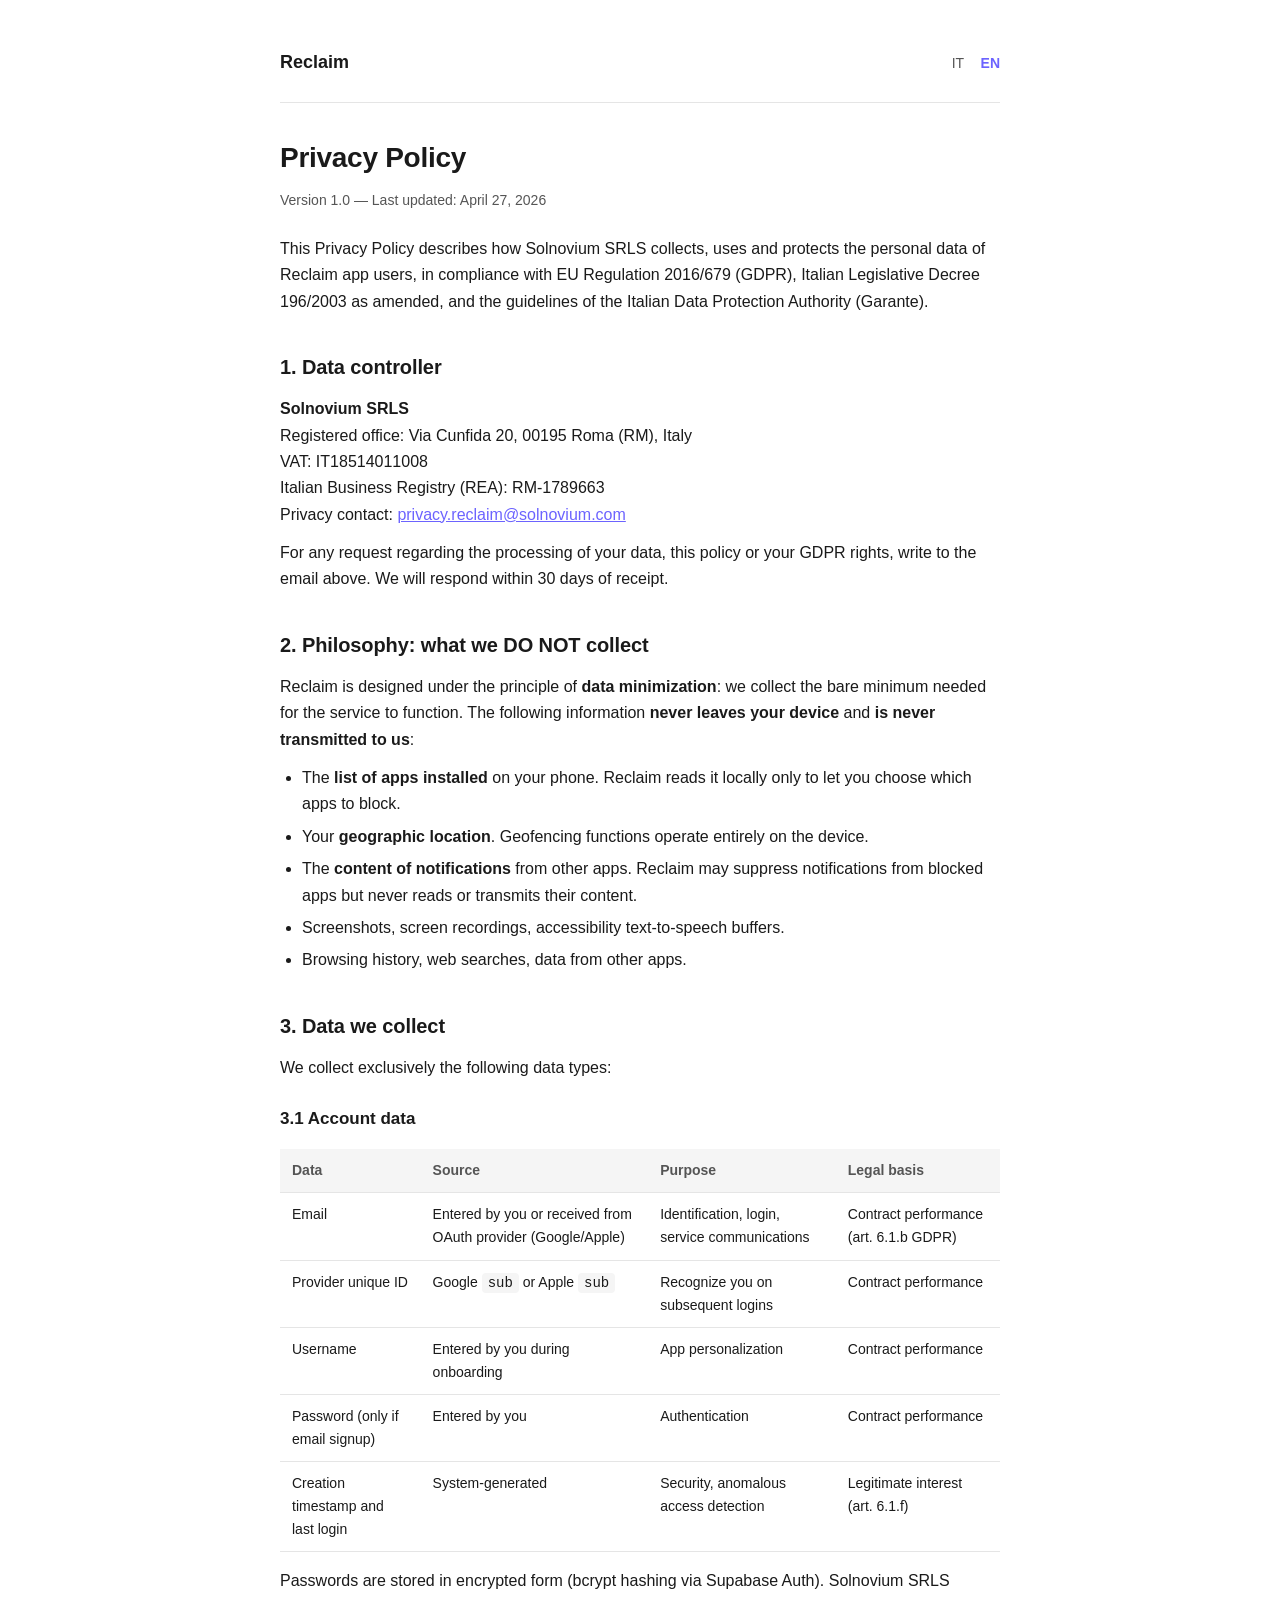
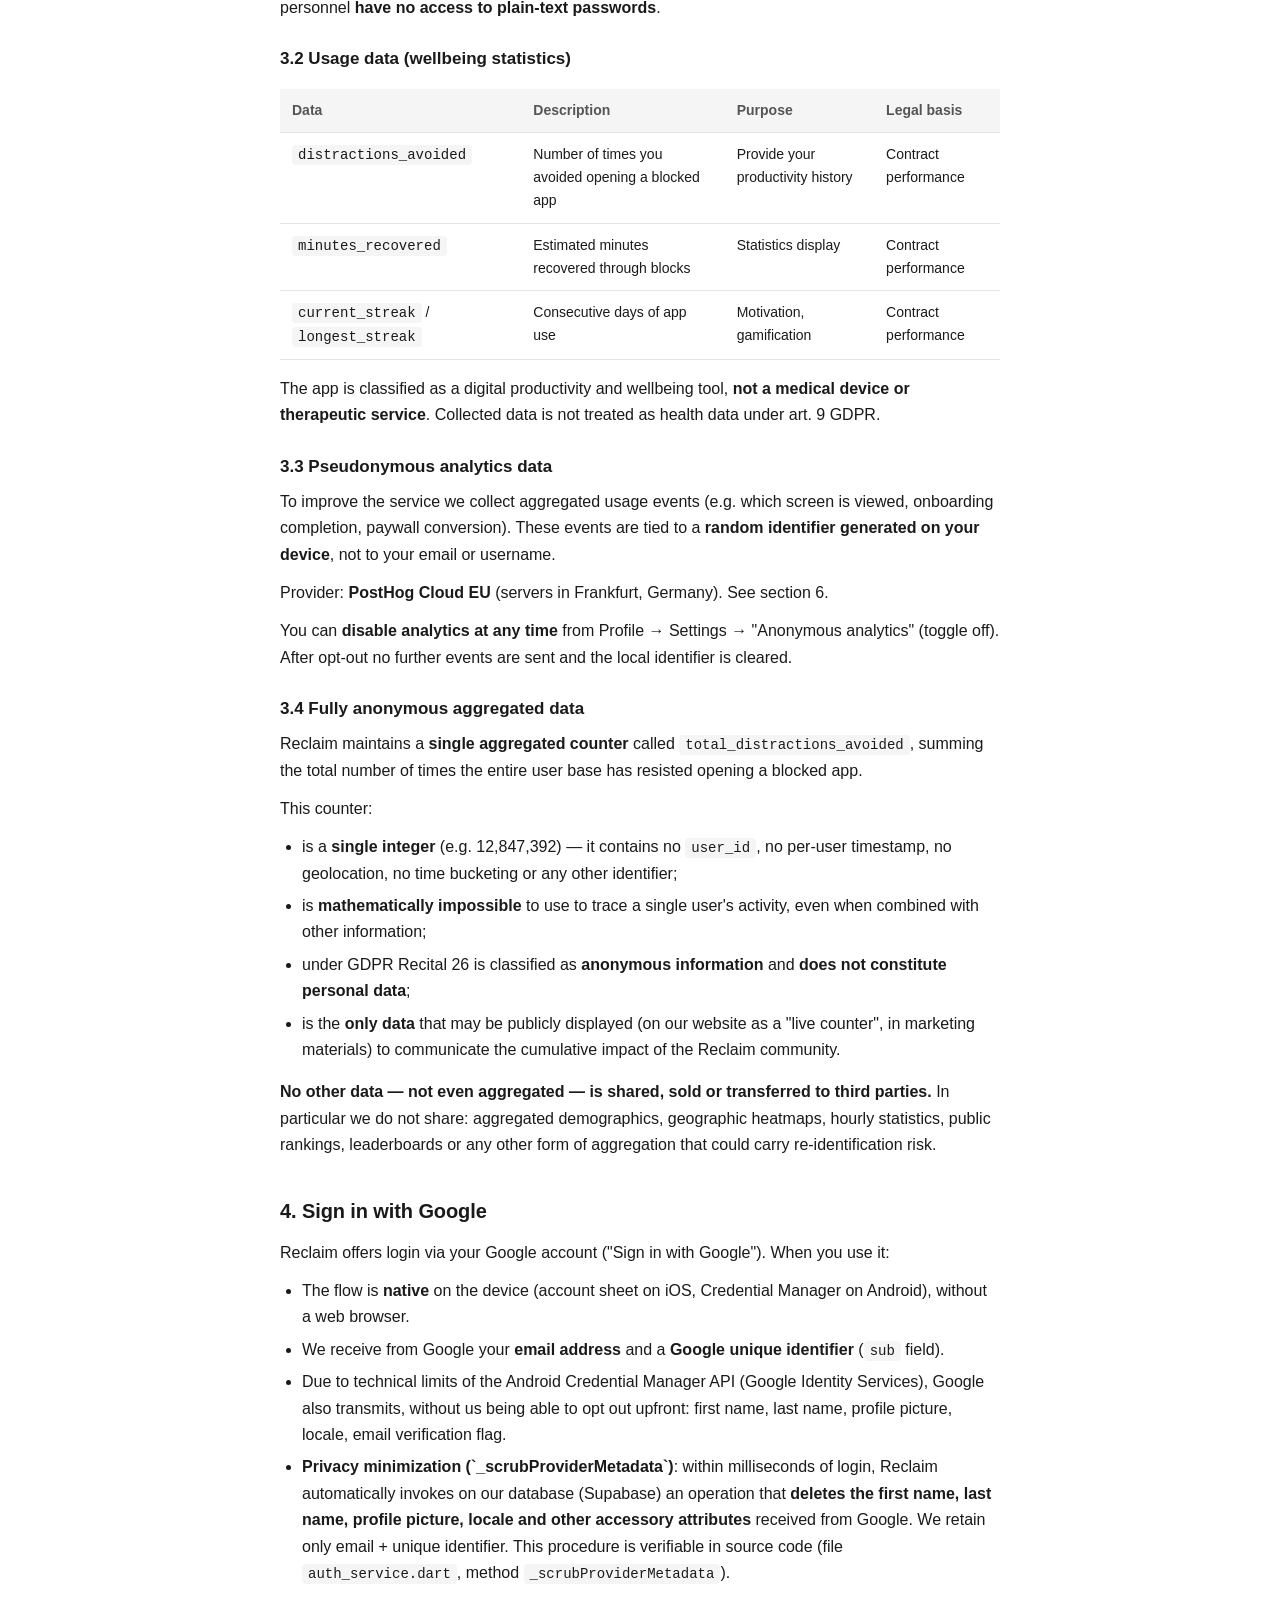
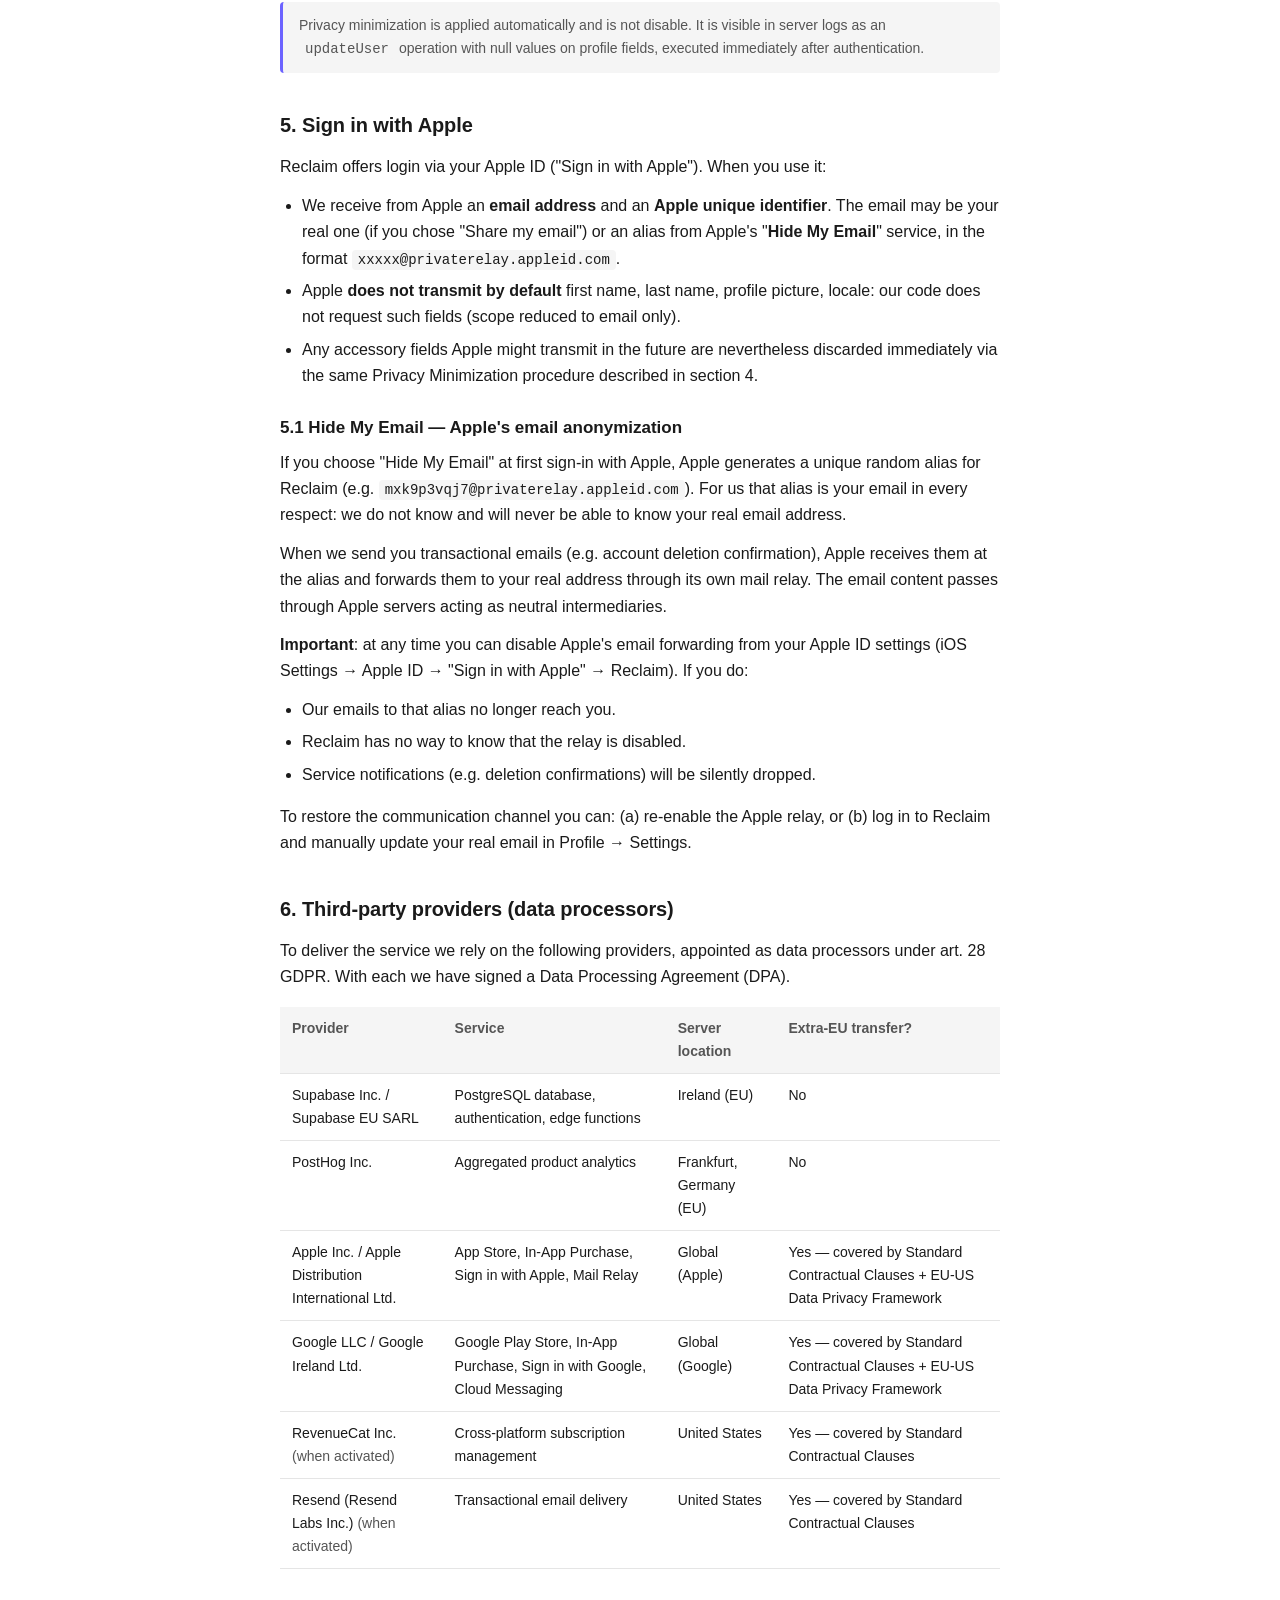
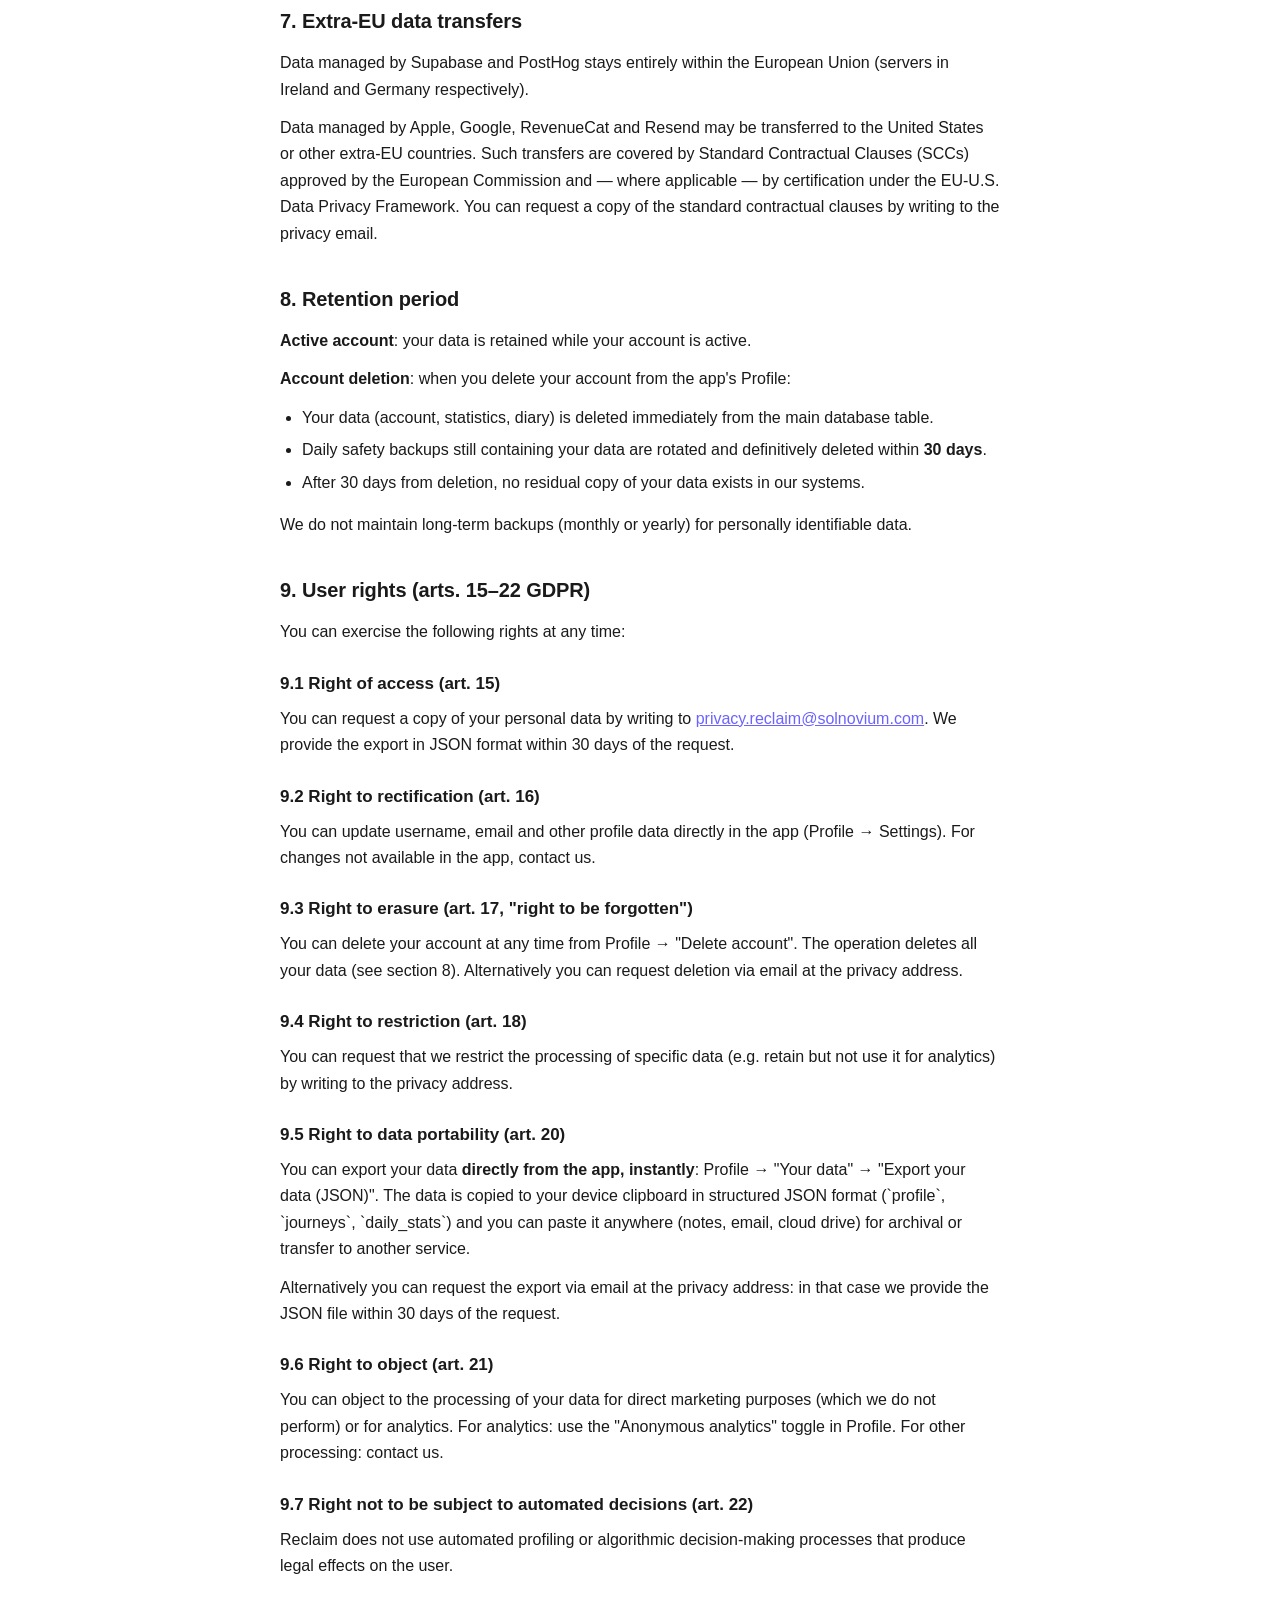
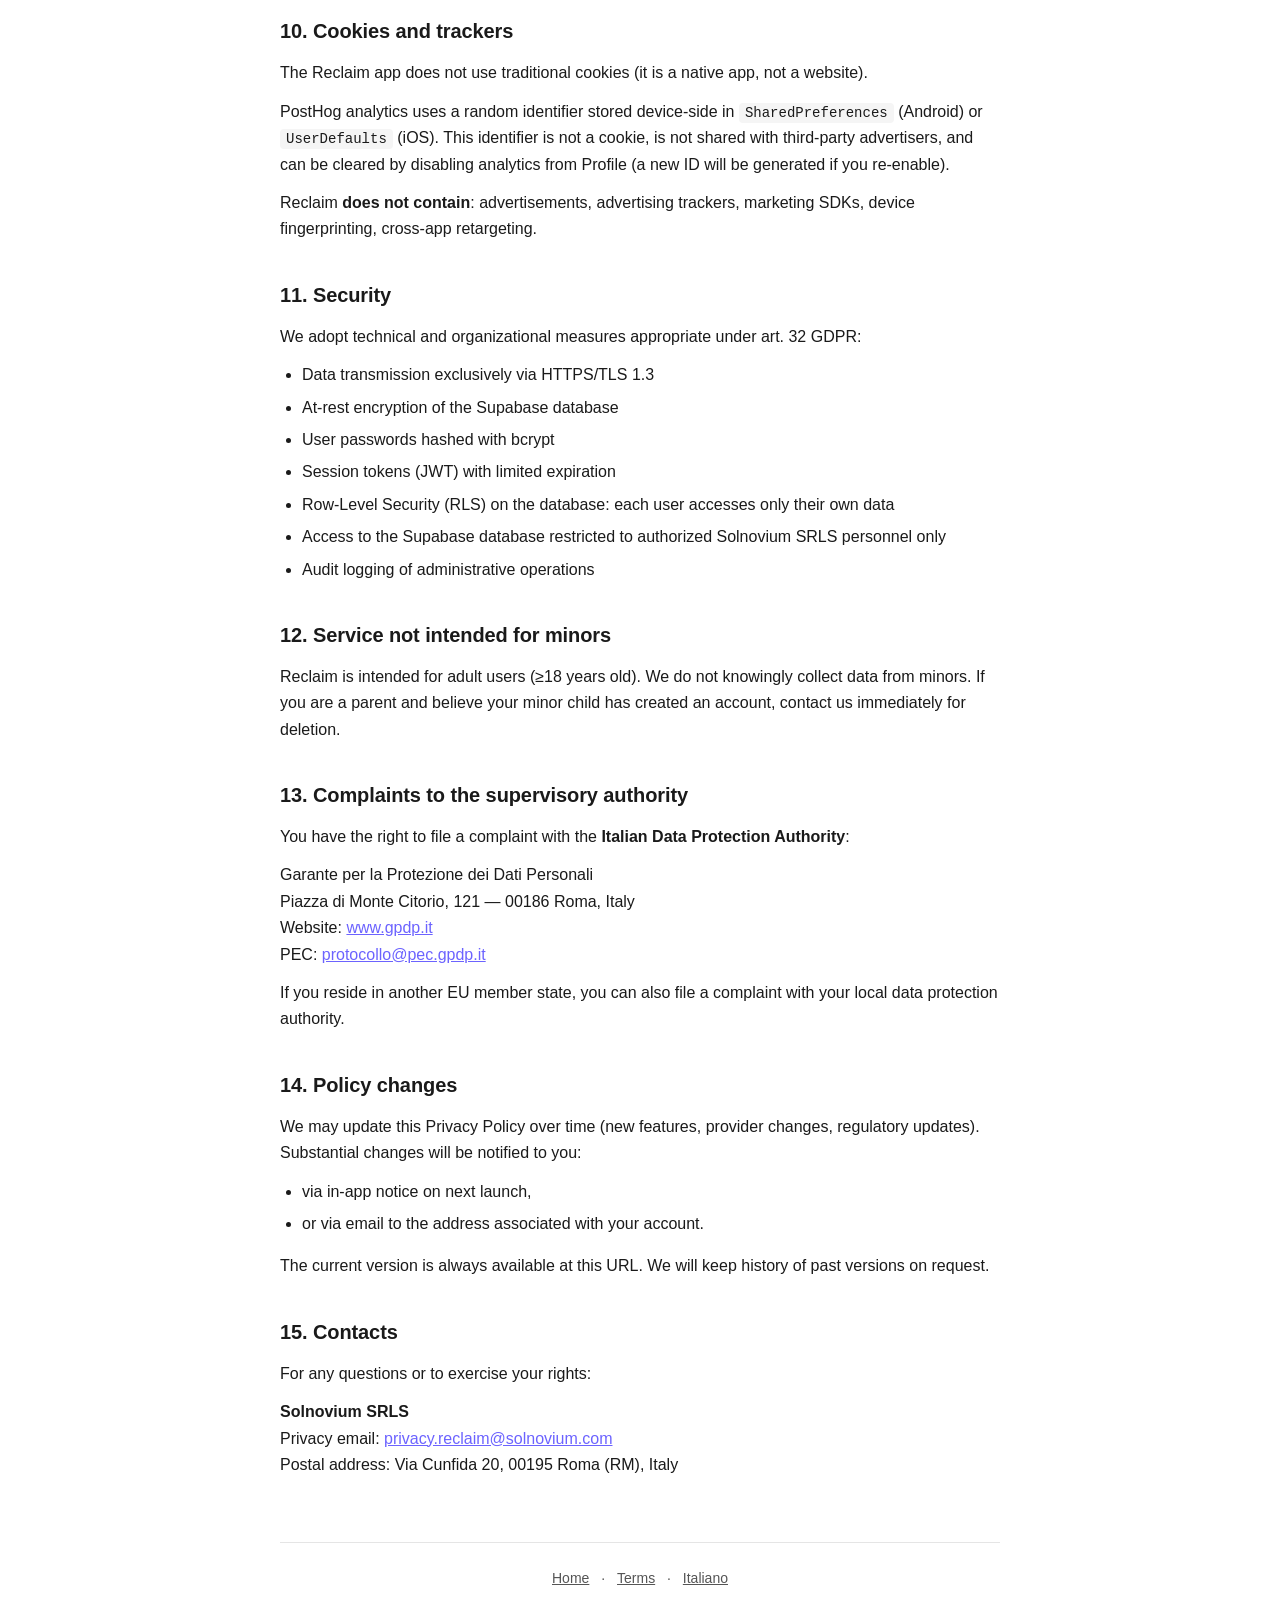
==== privacy.en.html @ 5a696579 "initial commit: Reclaim legal documents (privacy + terms IT/EN)" ====
<!DOCTYPE html>
<html lang="en">
<head>
<meta charset="UTF-8">
<meta name="viewport" content="width=device-width, initial-scale=1">
<title>Privacy Policy — Reclaim</title>
<link rel="stylesheet" href="style.css">
</head>
<body>
<div class="container">
<header class="site">
  <a href="index.en.html" class="brand">Reclaim</a>
  <nav class="lang">
    <a href="privacy.html">IT</a>
    <a href="privacy.en.html" class="active">EN</a>
  </nav>
</header>

<h1>Privacy Policy</h1>
<p class="meta">Version 1.0 — Last updated: April 27, 2026</p>

<p>This Privacy Policy describes how Solnovium SRLS collects, uses and protects the personal data of Reclaim app users, in compliance with EU Regulation 2016/679 (GDPR), Italian Legislative Decree 196/2003 as amended, and the guidelines of the Italian Data Protection Authority (Garante).</p>

<h2>1. Data controller</h2>
<p>
  <strong>Solnovium SRLS</strong><br>
  Registered office: Via Cunfida 20, 00195 Roma (RM), Italy<br>
  VAT: IT18514011008<br>
  Italian Business Registry (REA): RM-1789663<br>
  Privacy contact: <a href="mailto:privacy.reclaim@solnovium.com">privacy.reclaim@solnovium.com</a>
</p>
<p>For any request regarding the processing of your data, this policy or your GDPR rights, write to the email above. We will respond within 30 days of receipt.</p>

<h2>2. Philosophy: what we DO NOT collect</h2>
<p>Reclaim is designed under the principle of <strong>data minimization</strong>: we collect the bare minimum needed for the service to function. The following information <strong>never leaves your device</strong> and <strong>is never transmitted to us</strong>:</p>
<ul>
  <li>The <strong>list of apps installed</strong> on your phone. Reclaim reads it locally only to let you choose which apps to block.</li>
  <li>Your <strong>geographic location</strong>. Geofencing functions operate entirely on the device.</li>
  <li>The <strong>content of notifications</strong> from other apps. Reclaim may suppress notifications from blocked apps but never reads or transmits their content.</li>
  <li>Screenshots, screen recordings, accessibility text-to-speech buffers.</li>
  <li>Browsing history, web searches, data from other apps.</li>
</ul>

<h2>3. Data we collect</h2>
<p>We collect exclusively the following data types:</p>

<h3>3.1 Account data</h3>
<table>
  <tr><th>Data</th><th>Source</th><th>Purpose</th><th>Legal basis</th></tr>
  <tr><td>Email</td><td>Entered by you or received from OAuth provider (Google/Apple)</td><td>Identification, login, service communications</td><td>Contract performance (art. 6.1.b GDPR)</td></tr>
  <tr><td>Provider unique ID</td><td>Google <code>sub</code> or Apple <code>sub</code></td><td>Recognize you on subsequent logins</td><td>Contract performance</td></tr>
  <tr><td>Username</td><td>Entered by you during onboarding</td><td>App personalization</td><td>Contract performance</td></tr>
  <tr><td>Password (only if email signup)</td><td>Entered by you</td><td>Authentication</td><td>Contract performance</td></tr>
  <tr><td>Creation timestamp and last login</td><td>System-generated</td><td>Security, anomalous access detection</td><td>Legitimate interest (art. 6.1.f)</td></tr>
</table>

<p>Passwords are stored in encrypted form (bcrypt hashing via Supabase Auth). Solnovium SRLS personnel <strong>have no access to plain-text passwords</strong>.</p>

<h3>3.2 Usage data (wellbeing statistics)</h3>
<table>
  <tr><th>Data</th><th>Description</th><th>Purpose</th><th>Legal basis</th></tr>
  <tr><td><code>distractions_avoided</code></td><td>Number of times you avoided opening a blocked app</td><td>Provide your productivity history</td><td>Contract performance</td></tr>
  <tr><td><code>minutes_recovered</code></td><td>Estimated minutes recovered through blocks</td><td>Statistics display</td><td>Contract performance</td></tr>
  <tr><td><code>current_streak</code> / <code>longest_streak</code></td><td>Consecutive days of app use</td><td>Motivation, gamification</td><td>Contract performance</td></tr>
</table>

<p>The app is classified as a digital productivity and wellbeing tool, <strong>not a medical device or therapeutic service</strong>. Collected data is not treated as health data under art. 9 GDPR.</p>

<h3>3.3 Pseudonymous analytics data</h3>
<p>To improve the service we collect aggregated usage events (e.g. which screen is viewed, onboarding completion, paywall conversion). These events are tied to a <strong>random identifier generated on your device</strong>, not to your email or username.</p>
<p>Provider: <strong>PostHog Cloud EU</strong> (servers in Frankfurt, Germany). See section 6.</p>
<p>You can <strong>disable analytics at any time</strong> from Profile → Settings → "Anonymous analytics" (toggle off). After opt-out no further events are sent and the local identifier is cleared.</p>

<h3>3.4 Fully anonymous aggregated data</h3>
<p>Reclaim maintains a <strong>single aggregated counter</strong> called <code>total_distractions_avoided</code>, summing the total number of times the entire user base has resisted opening a blocked app.</p>
<p>This counter:</p>
<ul>
  <li>is a <strong>single integer</strong> (e.g. 12,847,392) — it contains no <code>user_id</code>, no per-user timestamp, no geolocation, no time bucketing or any other identifier;</li>
  <li>is <strong>mathematically impossible</strong> to use to trace a single user's activity, even when combined with other information;</li>
  <li>under GDPR Recital 26 is classified as <strong>anonymous information</strong> and <strong>does not constitute personal data</strong>;</li>
  <li>is the <strong>only data</strong> that may be publicly displayed (on our website as a "live counter", in marketing materials) to communicate the cumulative impact of the Reclaim community.</li>
</ul>
<p><strong>No other data — not even aggregated — is shared, sold or transferred to third parties.</strong> In particular we do not share: aggregated demographics, geographic heatmaps, hourly statistics, public rankings, leaderboards or any other form of aggregation that could carry re-identification risk.</p>

<h2>4. Sign in with Google</h2>
<p>Reclaim offers login via your Google account ("Sign in with Google"). When you use it:</p>
<ul>
  <li>The flow is <strong>native</strong> on the device (account sheet on iOS, Credential Manager on Android), without a web browser.</li>
  <li>We receive from Google your <strong>email address</strong> and a <strong>Google unique identifier</strong> (<code>sub</code> field).</li>
  <li>Due to technical limits of the Android Credential Manager API (Google Identity Services), Google also transmits, without us being able to opt out upfront: first name, last name, profile picture, locale, email verification flag.</li>
  <li><strong>Privacy minimization (`_scrubProviderMetadata`)</strong>: within milliseconds of login, Reclaim automatically invokes on our database (Supabase) an operation that <strong>deletes the first name, last name, profile picture, locale and other accessory attributes</strong> received from Google. We retain only email + unique identifier. This procedure is verifiable in source code (file <code>auth_service.dart</code>, method <code>_scrubProviderMetadata</code>).</li>
</ul>

<div class="note">
Privacy minimization is applied automatically and is not disable. It is visible in server logs as an <code>updateUser</code> operation with null values on profile fields, executed immediately after authentication.
</div>

<h2>5. Sign in with Apple</h2>
<p>Reclaim offers login via your Apple ID ("Sign in with Apple"). When you use it:</p>
<ul>
  <li>We receive from Apple an <strong>email address</strong> and an <strong>Apple unique identifier</strong>. The email may be your real one (if you chose "Share my email") or an alias from Apple's "<strong>Hide My Email</strong>" service, in the format <code>xxxxx@privaterelay.appleid.com</code>.</li>
  <li>Apple <strong>does not transmit by default</strong> first name, last name, profile picture, locale: our code does not request such fields (scope reduced to email only).</li>
  <li>Any accessory fields Apple might transmit in the future are nevertheless discarded immediately via the same Privacy Minimization procedure described in section 4.</li>
</ul>

<h3>5.1 Hide My Email — Apple's email anonymization</h3>
<p>If you choose "Hide My Email" at first sign-in with Apple, Apple generates a unique random alias for Reclaim (e.g. <code>mxk9p3vqj7@privaterelay.appleid.com</code>). For us that alias is your email in every respect: we do not know and will never be able to know your real email address.</p>
<p>When we send you transactional emails (e.g. account deletion confirmation), Apple receives them at the alias and forwards them to your real address through its own mail relay. The email content passes through Apple servers acting as neutral intermediaries.</p>
<p><strong>Important</strong>: at any time you can disable Apple's email forwarding from your Apple ID settings (iOS Settings → Apple ID → "Sign in with Apple" → Reclaim). If you do:</p>
<ul>
  <li>Our emails to that alias no longer reach you.</li>
  <li>Reclaim has no way to know that the relay is disabled.</li>
  <li>Service notifications (e.g. deletion confirmations) will be silently dropped.</li>
</ul>
<p>To restore the communication channel you can: (a) re-enable the Apple relay, or (b) log in to Reclaim and manually update your real email in Profile → Settings.</p>

<h2>6. Third-party providers (data processors)</h2>
<p>To deliver the service we rely on the following providers, appointed as data processors under art. 28 GDPR. With each we have signed a Data Processing Agreement (DPA).</p>

<table>
  <tr><th>Provider</th><th>Service</th><th>Server location</th><th>Extra-EU transfer?</th></tr>
  <tr><td>Supabase Inc. / Supabase EU SARL</td><td>PostgreSQL database, authentication, edge functions</td><td>Ireland (EU)</td><td>No</td></tr>
  <tr><td>PostHog Inc.</td><td>Aggregated product analytics</td><td>Frankfurt, Germany (EU)</td><td>No</td></tr>
  <tr><td>Apple Inc. / Apple Distribution International Ltd.</td><td>App Store, In-App Purchase, Sign in with Apple, Mail Relay</td><td>Global (Apple)</td><td>Yes — covered by Standard Contractual Clauses + EU-US Data Privacy Framework</td></tr>
  <tr><td>Google LLC / Google Ireland Ltd.</td><td>Google Play Store, In-App Purchase, Sign in with Google, Cloud Messaging</td><td>Global (Google)</td><td>Yes — covered by Standard Contractual Clauses + EU-US Data Privacy Framework</td></tr>
  <tr><td>RevenueCat Inc. <span class="meta">(when activated)</span></td><td>Cross-platform subscription management</td><td>United States</td><td>Yes — covered by Standard Contractual Clauses</td></tr>
  <tr><td>Resend (Resend Labs Inc.) <span class="meta">(when activated)</span></td><td>Transactional email delivery</td><td>United States</td><td>Yes — covered by Standard Contractual Clauses</td></tr>
</table>

<h2>7. Extra-EU data transfers</h2>
<p>Data managed by Supabase and PostHog stays entirely within the European Union (servers in Ireland and Germany respectively).</p>
<p>Data managed by Apple, Google, RevenueCat and Resend may be transferred to the United States or other extra-EU countries. Such transfers are covered by Standard Contractual Clauses (SCCs) approved by the European Commission and — where applicable — by certification under the EU-U.S. Data Privacy Framework. You can request a copy of the standard contractual clauses by writing to the privacy email.</p>

<h2>8. Retention period</h2>
<p><strong>Active account</strong>: your data is retained while your account is active.</p>
<p><strong>Account deletion</strong>: when you delete your account from the app's Profile:</p>
<ul>
  <li>Your data (account, statistics, diary) is deleted immediately from the main database table.</li>
  <li>Daily safety backups still containing your data are rotated and definitively deleted within <strong>30 days</strong>.</li>
  <li>After 30 days from deletion, no residual copy of your data exists in our systems.</li>
</ul>
<p>We do not maintain long-term backups (monthly or yearly) for personally identifiable data.</p>

<h2>9. User rights (arts. 15–22 GDPR)</h2>
<p>You can exercise the following rights at any time:</p>

<h3>9.1 Right of access (art. 15)</h3>
<p>You can request a copy of your personal data by writing to <a href="mailto:privacy.reclaim@solnovium.com">privacy.reclaim@solnovium.com</a>. We provide the export in JSON format within 30 days of the request.</p>

<h3>9.2 Right to rectification (art. 16)</h3>
<p>You can update username, email and other profile data directly in the app (Profile → Settings). For changes not available in the app, contact us.</p>

<h3>9.3 Right to erasure (art. 17, "right to be forgotten")</h3>
<p>You can delete your account at any time from Profile → "Delete account". The operation deletes all your data (see section 8). Alternatively you can request deletion via email at the privacy address.</p>

<h3>9.4 Right to restriction (art. 18)</h3>
<p>You can request that we restrict the processing of specific data (e.g. retain but not use it for analytics) by writing to the privacy address.</p>

<h3>9.5 Right to data portability (art. 20)</h3>
<p>You can export your data <strong>directly from the app, instantly</strong>: Profile → "Your data" → "Export your data (JSON)". The data is copied to your device clipboard in structured JSON format (`profile`, `journeys`, `daily_stats`) and you can paste it anywhere (notes, email, cloud drive) for archival or transfer to another service.</p>
<p>Alternatively you can request the export via email at the privacy address: in that case we provide the JSON file within 30 days of the request.</p>

<h3>9.6 Right to object (art. 21)</h3>
<p>You can object to the processing of your data for direct marketing purposes (which we do not perform) or for analytics. For analytics: use the "Anonymous analytics" toggle in Profile. For other processing: contact us.</p>

<h3>9.7 Right not to be subject to automated decisions (art. 22)</h3>
<p>Reclaim does not use automated profiling or algorithmic decision-making processes that produce legal effects on the user.</p>

<h2>10. Cookies and trackers</h2>
<p>The Reclaim app does not use traditional cookies (it is a native app, not a website).</p>
<p>PostHog analytics uses a random identifier stored device-side in <code>SharedPreferences</code> (Android) or <code>UserDefaults</code> (iOS). This identifier is not a cookie, is not shared with third-party advertisers, and can be cleared by disabling analytics from Profile (a new ID will be generated if you re-enable).</p>
<p>Reclaim <strong>does not contain</strong>: advertisements, advertising trackers, marketing SDKs, device fingerprinting, cross-app retargeting.</p>

<h2>11. Security</h2>
<p>We adopt technical and organizational measures appropriate under art. 32 GDPR:</p>
<ul>
  <li>Data transmission exclusively via HTTPS/TLS 1.3</li>
  <li>At-rest encryption of the Supabase database</li>
  <li>User passwords hashed with bcrypt</li>
  <li>Session tokens (JWT) with limited expiration</li>
  <li>Row-Level Security (RLS) on the database: each user accesses only their own data</li>
  <li>Access to the Supabase database restricted to authorized Solnovium SRLS personnel only</li>
  <li>Audit logging of administrative operations</li>
</ul>

<h2>12. Service not intended for minors</h2>
<p>Reclaim is intended for adult users (≥18 years old). We do not knowingly collect data from minors. If you are a parent and believe your minor child has created an account, contact us immediately for deletion.</p>

<h2>13. Complaints to the supervisory authority</h2>
<p>You have the right to file a complaint with the <strong>Italian Data Protection Authority</strong>:</p>
<p>
  Garante per la Protezione dei Dati Personali<br>
  Piazza di Monte Citorio, 121 — 00186 Roma, Italy<br>
  Website: <a href="https://www.gpdp.it" target="_blank" rel="noopener">www.gpdp.it</a><br>
  PEC: <a href="mailto:protocollo@pec.gpdp.it">protocollo@pec.gpdp.it</a>
</p>
<p>If you reside in another EU member state, you can also file a complaint with your local data protection authority.</p>

<h2>14. Policy changes</h2>
<p>We may update this Privacy Policy over time (new features, provider changes, regulatory updates). Substantial changes will be notified to you:</p>
<ul>
  <li>via in-app notice on next launch,</li>
  <li>or via email to the address associated with your account.</li>
</ul>
<p>The current version is always available at this URL. We will keep history of past versions on request.</p>

<h2>15. Contacts</h2>
<p>For any questions or to exercise your rights:</p>
<p>
  <strong>Solnovium SRLS</strong><br>
  Privacy email: <a href="mailto:privacy.reclaim@solnovium.com">privacy.reclaim@solnovium.com</a><br>
  Postal address: Via Cunfida 20, 00195 Roma (RM), Italy
</p>

<footer class="site">
  <a href="index.en.html">Home</a> ·
  <a href="terms.en.html">Terms</a> ·
  <a href="privacy.html">Italiano</a>
</footer>
</div>
</body>
</html>
---- style.css ----
:root {
  --bg: #ffffff;
  --fg: #1a1a1a;
  --muted: #555;
  --accent: #6C63FF;
  --border: #e5e5e5;
  --code-bg: #f5f5f5;
}
@media (prefers-color-scheme: dark) {
  :root {
    --bg: #0f0f10;
    --fg: #e8e8ea;
    --muted: #9a9a9f;
    --accent: #8b86ff;
    --border: #2a2a2d;
    --code-bg: #1a1a1c;
  }
}
* { box-sizing: border-box; }
html { scroll-behavior: smooth; }
body {
  margin: 0;
  font-family: -apple-system, BlinkMacSystemFont, "Segoe UI", "SF Pro Text",
    "Helvetica Neue", Arial, sans-serif;
  font-size: 16px;
  line-height: 1.65;
  color: var(--fg);
  background: var(--bg);
  -webkit-font-smoothing: antialiased;
}
.container {
  max-width: 760px;
  margin: 0 auto;
  padding: 32px 20px 80px;
}
header.site {
  display: flex;
  justify-content: space-between;
  align-items: center;
  padding: 16px 0 24px;
  border-bottom: 1px solid var(--border);
  margin-bottom: 32px;
}
header.site .brand {
  font-weight: 700;
  font-size: 18px;
  color: var(--fg);
  text-decoration: none;
}
header.site .lang a {
  color: var(--muted);
  text-decoration: none;
  font-size: 14px;
  margin-left: 12px;
}
header.site .lang a.active {
  color: var(--accent);
  font-weight: 600;
}
h1 {
  font-size: 28px;
  margin: 0 0 8px;
  letter-spacing: -0.01em;
}
h2 {
  font-size: 20px;
  margin: 36px 0 12px;
  letter-spacing: -0.005em;
}
h3 {
  font-size: 17px;
  margin: 24px 0 8px;
  font-weight: 600;
}
.meta {
  color: var(--muted);
  font-size: 14px;
  margin-bottom: 24px;
}
p { margin: 0 0 12px; }
ul, ol { margin: 0 0 16px; padding-left: 22px; }
li { margin-bottom: 6px; }
a { color: var(--accent); text-decoration: underline; }
a:hover { text-decoration: none; }
strong { font-weight: 600; }
table {
  width: 100%;
  border-collapse: collapse;
  margin: 16px 0;
  font-size: 14px;
}
th, td {
  text-align: left;
  padding: 10px 12px;
  border-bottom: 1px solid var(--border);
  vertical-align: top;
}
th {
  font-weight: 600;
  color: var(--muted);
  background: var(--code-bg);
}
code {
  font-family: "SF Mono", Menlo, Consolas, monospace;
  font-size: 14px;
  background: var(--code-bg);
  padding: 2px 6px;
  border-radius: 4px;
}
.note {
  background: var(--code-bg);
  padding: 12px 16px;
  border-left: 3px solid var(--accent);
  border-radius: 4px;
  margin: 16px 0;
  font-size: 14px;
  color: var(--muted);
}
footer.site {
  margin-top: 64px;
  padding-top: 24px;
  border-top: 1px solid var(--border);
  font-size: 14px;
  color: var(--muted);
  text-align: center;
}
footer.site a { color: var(--muted); margin: 0 8px; }
@media (max-width: 480px) {
  body { font-size: 15px; }
  h1 { font-size: 24px; }
  h2 { font-size: 18px; }
  .container { padding: 24px 16px 60px; }
}
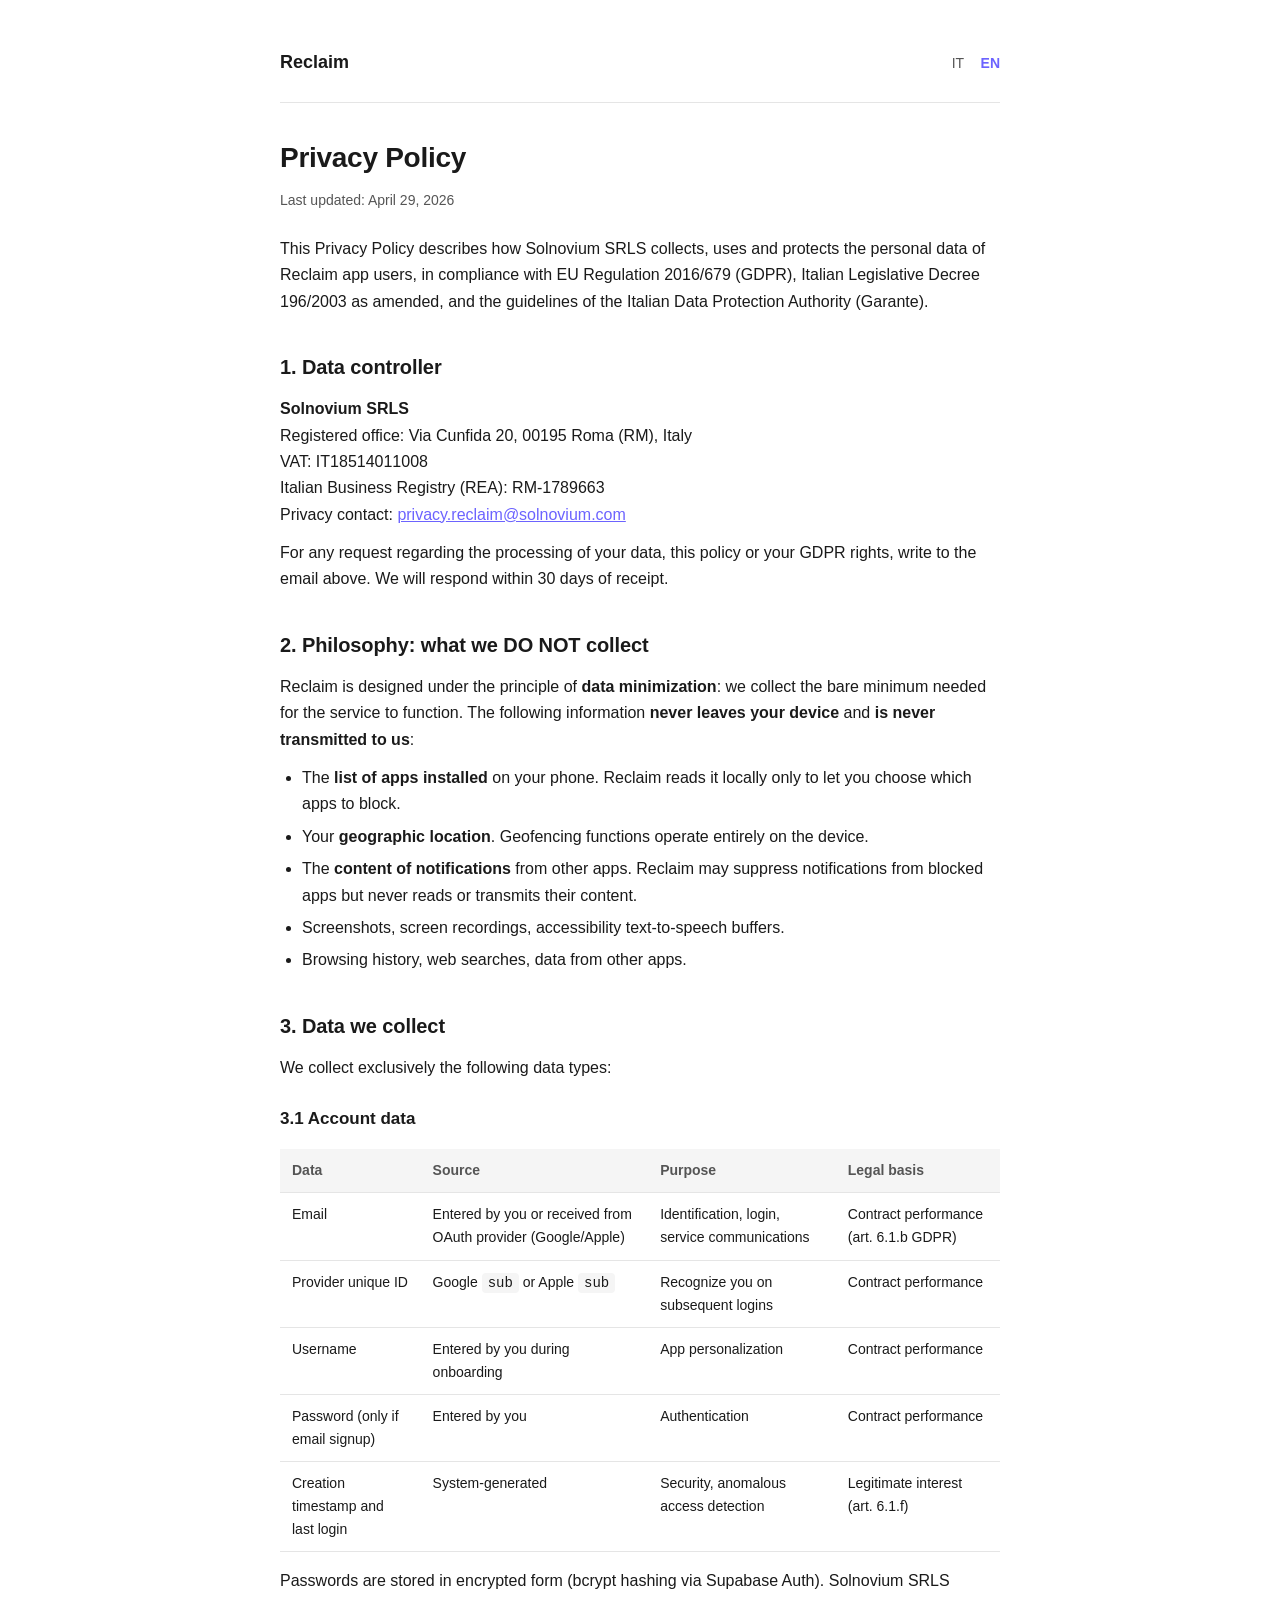
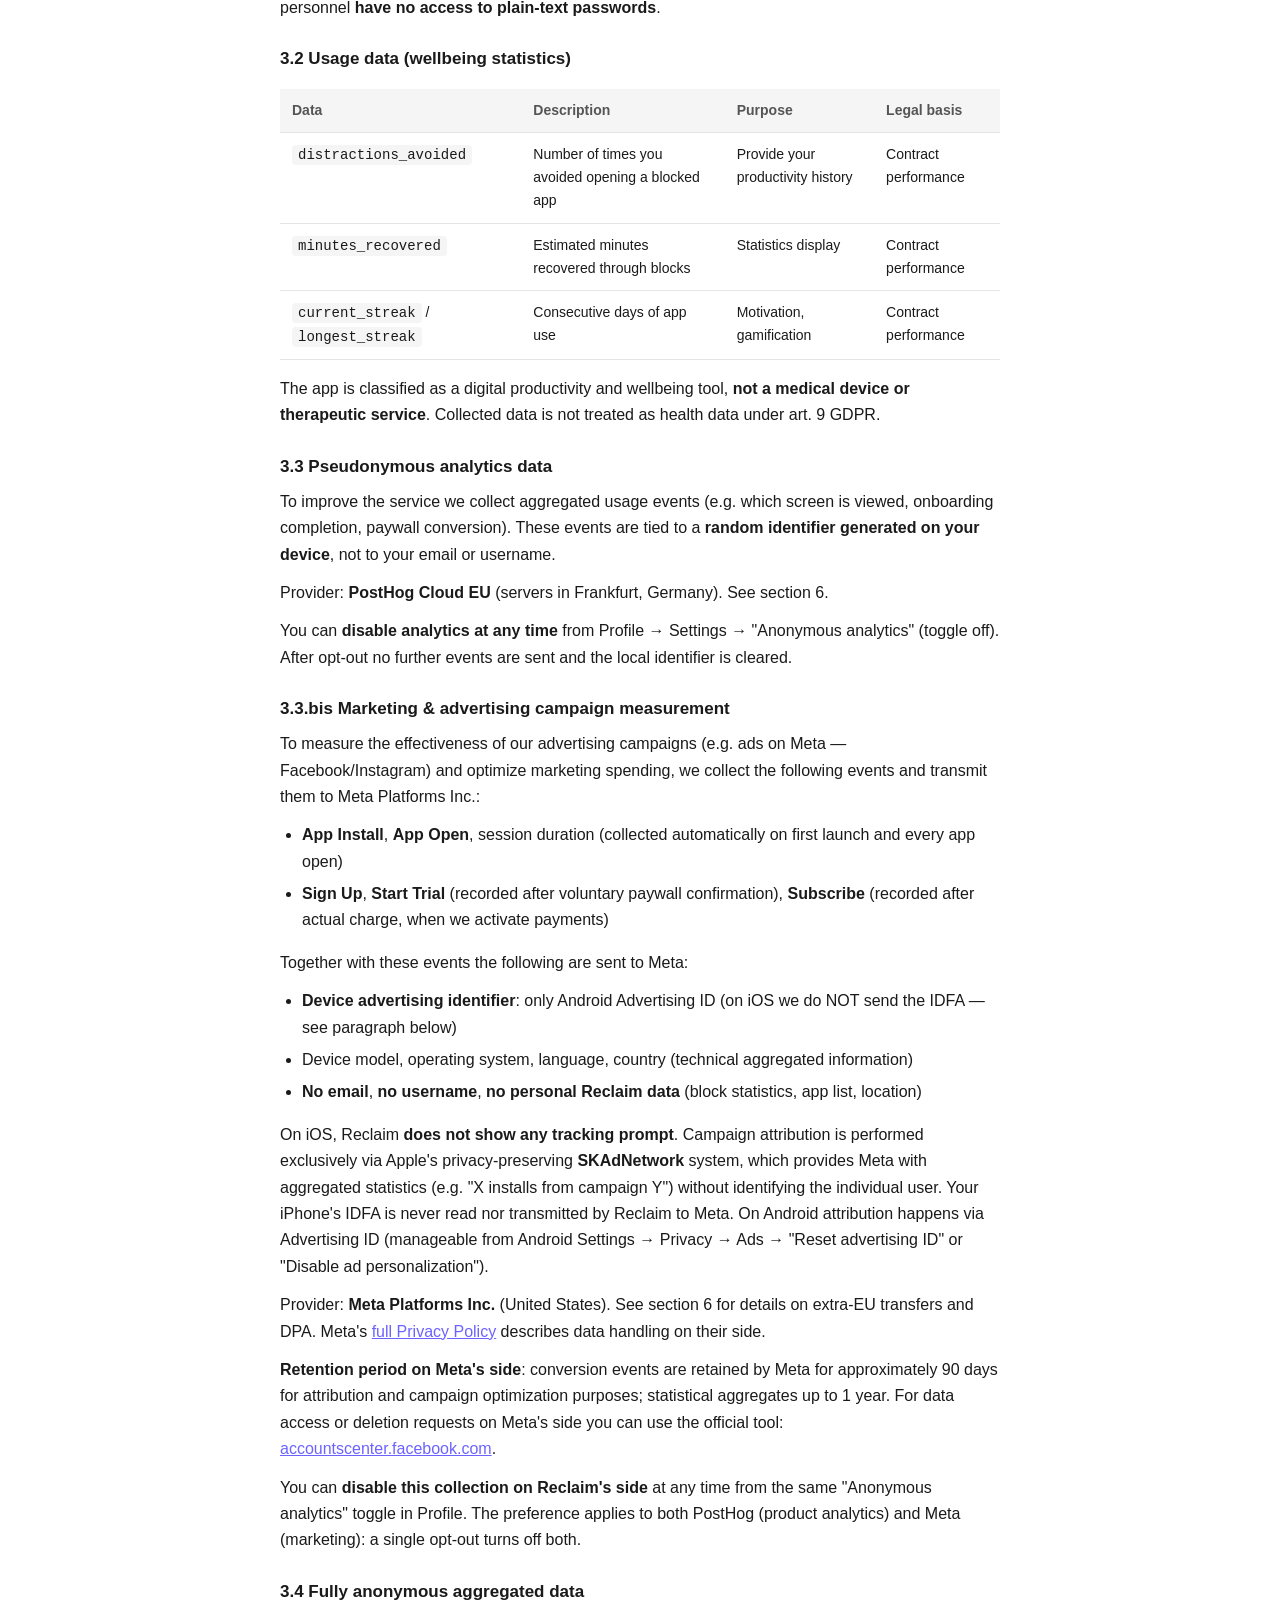
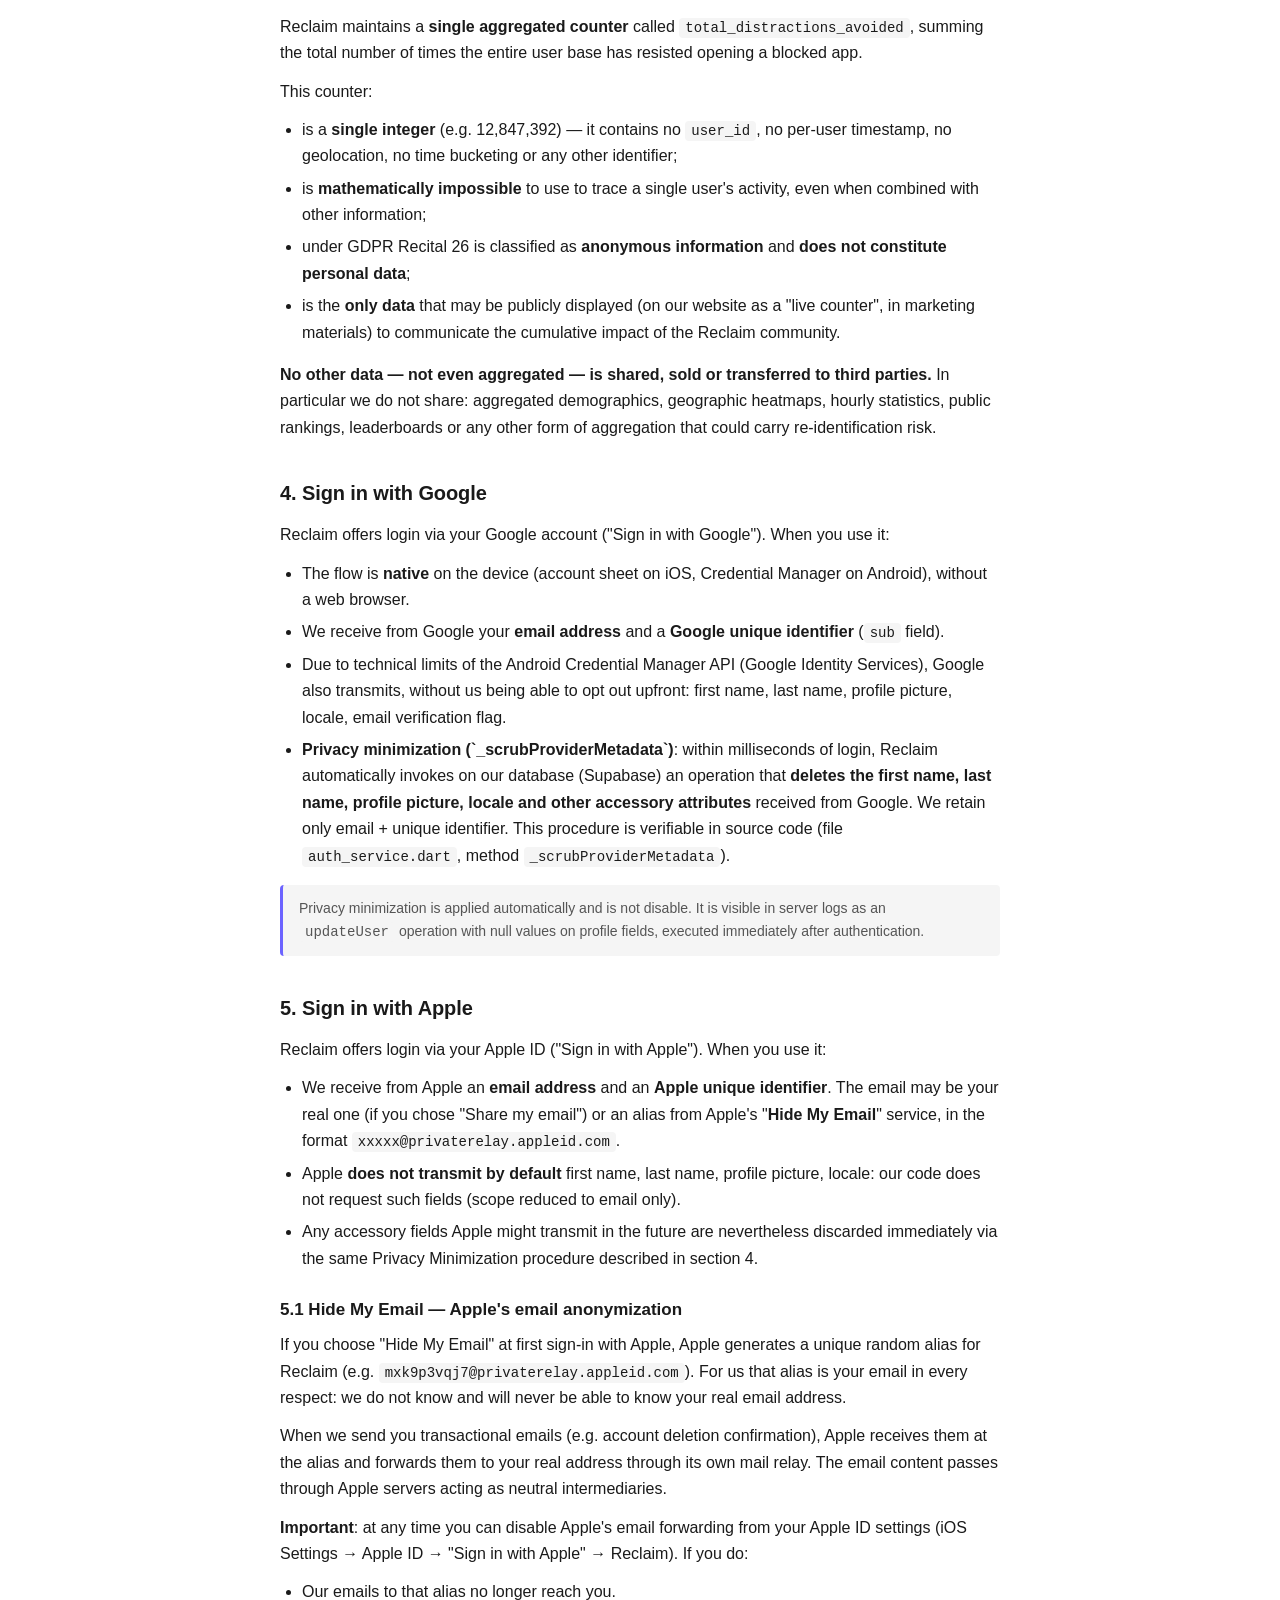
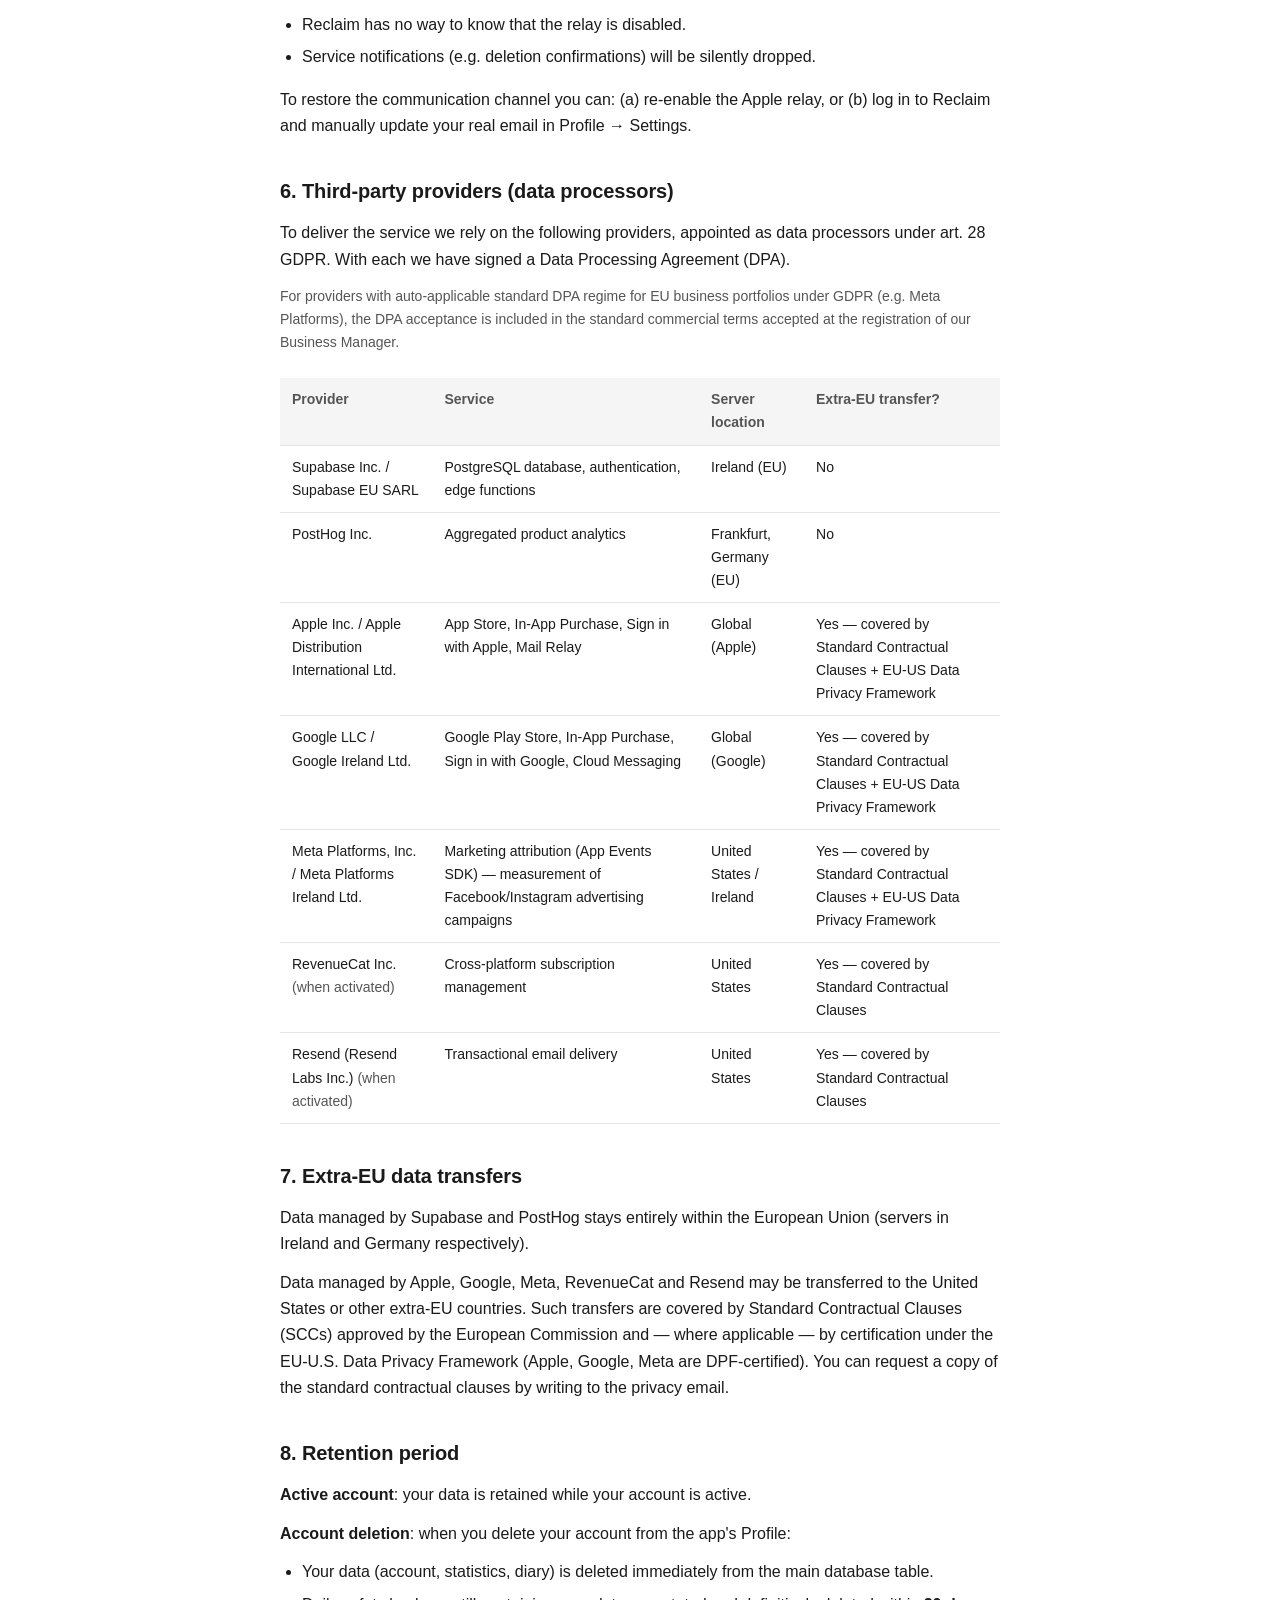
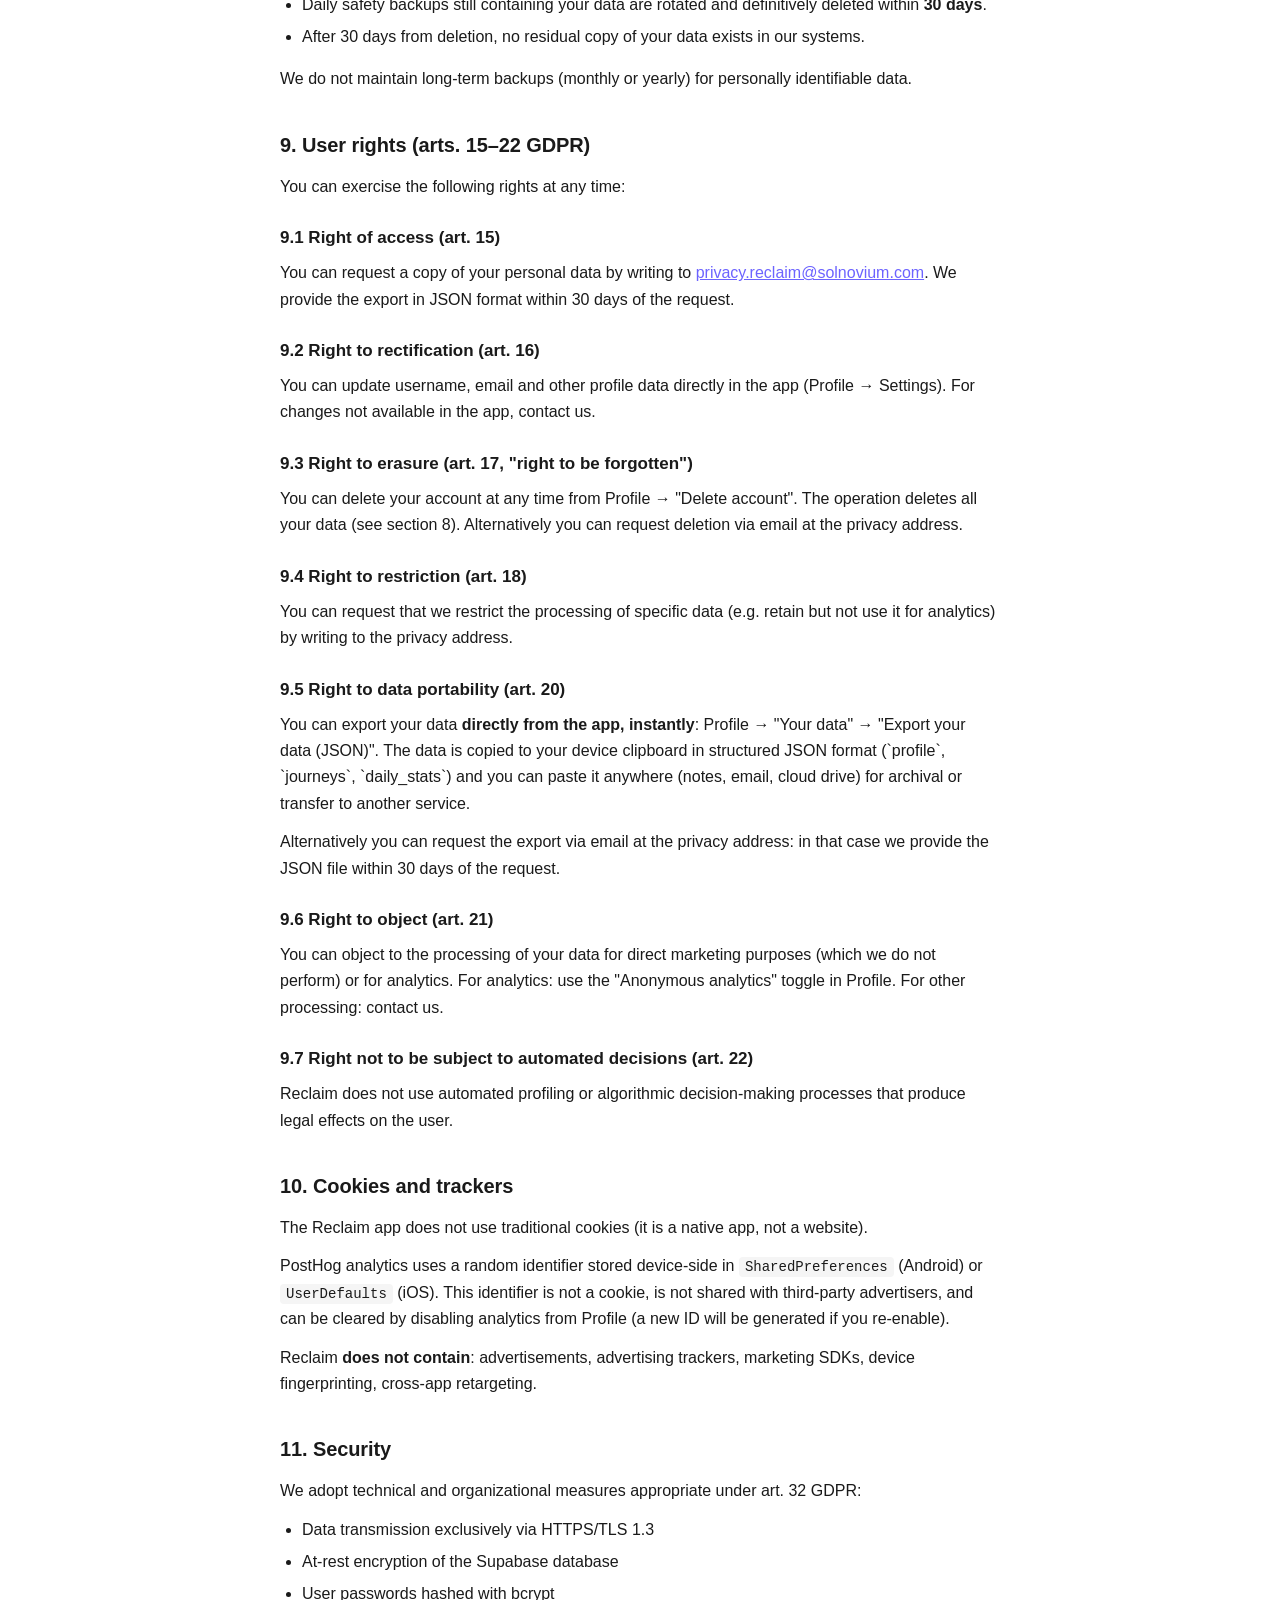
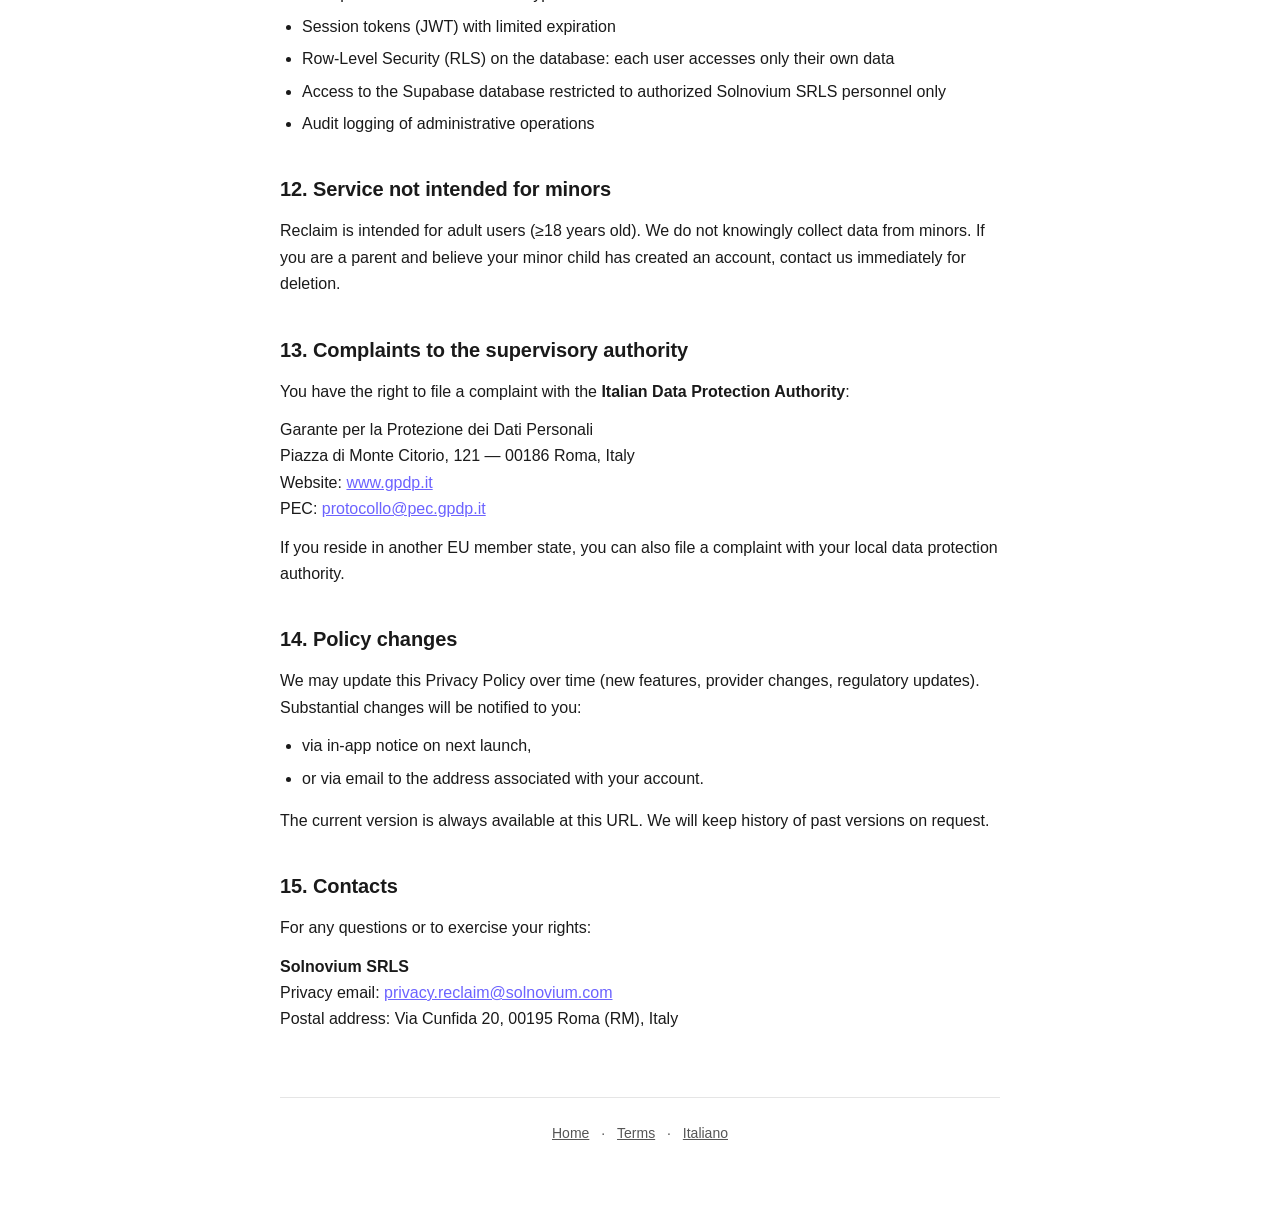
==== commit 0cb687f2: "Aggiunta pagina cancellazione account + rimozione versioning visibile dalle pagine legali" ====
--- a/privacy.en.html
+++ b/privacy.en.html
@@ -17,7 +17,7 @@
 </header>
 
 <h1>Privacy Policy</h1>
-<p class="meta">Version 1.0 — Last updated: April 27, 2026</p>
+<p class="meta">Last updated: April 29, 2026</p>
 
 <p>This Privacy Policy describes how Solnovium SRLS collects, uses and protects the personal data of Reclaim app users, in compliance with EU Regulation 2016/679 (GDPR), Italian Legislative Decree 196/2003 as amended, and the guidelines of the Italian Data Protection Authority (Garante).</p>
 
@@ -71,6 +71,23 @@
 <p>Provider: <strong>PostHog Cloud EU</strong> (servers in Frankfurt, Germany). See section 6.</p>
 <p>You can <strong>disable analytics at any time</strong> from Profile → Settings → "Anonymous analytics" (toggle off). After opt-out no further events are sent and the local identifier is cleared.</p>
 
+<h3>3.3.bis Marketing & advertising campaign measurement</h3>
+<p>To measure the effectiveness of our advertising campaigns (e.g. ads on Meta — Facebook/Instagram) and optimize marketing spending, we collect the following events and transmit them to Meta Platforms Inc.:</p>
+<ul>
+  <li><strong>App Install</strong>, <strong>App Open</strong>, session duration (collected automatically on first launch and every app open)</li>
+  <li><strong>Sign Up</strong>, <strong>Start Trial</strong> (recorded after voluntary paywall confirmation), <strong>Subscribe</strong> (recorded after actual charge, when we activate payments)</li>
+</ul>
+<p>Together with these events the following are sent to Meta:</p>
+<ul>
+  <li><strong>Device advertising identifier</strong>: only Android Advertising ID (on iOS we do NOT send the IDFA — see paragraph below)</li>
+  <li>Device model, operating system, language, country (technical aggregated information)</li>
+  <li><strong>No email</strong>, <strong>no username</strong>, <strong>no personal Reclaim data</strong> (block statistics, app list, location)</li>
+</ul>
+<p>On iOS, Reclaim <strong>does not show any tracking prompt</strong>. Campaign attribution is performed exclusively via Apple's privacy-preserving <strong>SKAdNetwork</strong> system, which provides Meta with aggregated statistics (e.g. "X installs from campaign Y") without identifying the individual user. Your iPhone's IDFA is never read nor transmitted by Reclaim to Meta. On Android attribution happens via Advertising ID (manageable from Android Settings → Privacy → Ads → "Reset advertising ID" or "Disable ad personalization").</p>
+<p>Provider: <strong>Meta Platforms Inc.</strong> (United States). See section 6 for details on extra-EU transfers and DPA. Meta's <a href="https://www.facebook.com/privacy/policy" target="_blank" rel="noopener">full Privacy Policy</a> describes data handling on their side.</p>
+<p><strong>Retention period on Meta's side</strong>: conversion events are retained by Meta for approximately 90 days for attribution and campaign optimization purposes; statistical aggregates up to 1 year. For data access or deletion requests on Meta's side you can use the official tool: <a href="https://accountscenter.facebook.com/info_and_permissions" target="_blank" rel="noopener">accountscenter.facebook.com</a>.</p>
+<p>You can <strong>disable this collection on Reclaim's side</strong> at any time from the same "Anonymous analytics" toggle in Profile. The preference applies to both PostHog (product analytics) and Meta (marketing): a single opt-out turns off both.</p>
+
 <h3>3.4 Fully anonymous aggregated data</h3>
 <p>Reclaim maintains a <strong>single aggregated counter</strong> called <code>total_distractions_avoided</code>, summing the total number of times the entire user base has resisted opening a blocked app.</p>
 <p>This counter:</p>
@@ -115,7 +132,9 @@
 <p>To restore the communication channel you can: (a) re-enable the Apple relay, or (b) log in to Reclaim and manually update your real email in Profile → Settings.</p>
 
 <h2>6. Third-party providers (data processors)</h2>
+
 <p>To deliver the service we rely on the following providers, appointed as data processors under art. 28 GDPR. With each we have signed a Data Processing Agreement (DPA).</p>
+<p class="meta">For providers with auto-applicable standard DPA regime for EU business portfolios under GDPR (e.g. Meta Platforms), the DPA acceptance is included in the standard commercial terms accepted at the registration of our Business Manager.</p>
 
 <table>
   <tr><th>Provider</th><th>Service</th><th>Server location</th><th>Extra-EU transfer?</th></tr>
@@ -123,13 +142,14 @@
   <tr><td>PostHog Inc.</td><td>Aggregated product analytics</td><td>Frankfurt, Germany (EU)</td><td>No</td></tr>
   <tr><td>Apple Inc. / Apple Distribution International Ltd.</td><td>App Store, In-App Purchase, Sign in with Apple, Mail Relay</td><td>Global (Apple)</td><td>Yes — covered by Standard Contractual Clauses + EU-US Data Privacy Framework</td></tr>
   <tr><td>Google LLC / Google Ireland Ltd.</td><td>Google Play Store, In-App Purchase, Sign in with Google, Cloud Messaging</td><td>Global (Google)</td><td>Yes — covered by Standard Contractual Clauses + EU-US Data Privacy Framework</td></tr>
+  <tr><td>Meta Platforms, Inc. / Meta Platforms Ireland Ltd.</td><td>Marketing attribution (App Events SDK) — measurement of Facebook/Instagram advertising campaigns</td><td>United States / Ireland</td><td>Yes — covered by Standard Contractual Clauses + EU-US Data Privacy Framework</td></tr>
   <tr><td>RevenueCat Inc. <span class="meta">(when activated)</span></td><td>Cross-platform subscription management</td><td>United States</td><td>Yes — covered by Standard Contractual Clauses</td></tr>
   <tr><td>Resend (Resend Labs Inc.) <span class="meta">(when activated)</span></td><td>Transactional email delivery</td><td>United States</td><td>Yes — covered by Standard Contractual Clauses</td></tr>
 </table>
 
 <h2>7. Extra-EU data transfers</h2>
 <p>Data managed by Supabase and PostHog stays entirely within the European Union (servers in Ireland and Germany respectively).</p>
-<p>Data managed by Apple, Google, RevenueCat and Resend may be transferred to the United States or other extra-EU countries. Such transfers are covered by Standard Contractual Clauses (SCCs) approved by the European Commission and — where applicable — by certification under the EU-U.S. Data Privacy Framework. You can request a copy of the standard contractual clauses by writing to the privacy email.</p>
+<p>Data managed by Apple, Google, Meta, RevenueCat and Resend may be transferred to the United States or other extra-EU countries. Such transfers are covered by Standard Contractual Clauses (SCCs) approved by the European Commission and — where applicable — by certification under the EU-U.S. Data Privacy Framework (Apple, Google, Meta are DPF-certified). You can request a copy of the standard contractual clauses by writing to the privacy email.</p>
 
 <h2>8. Retention period</h2>
 <p><strong>Active account</strong>: your data is retained while your account is active.</p>
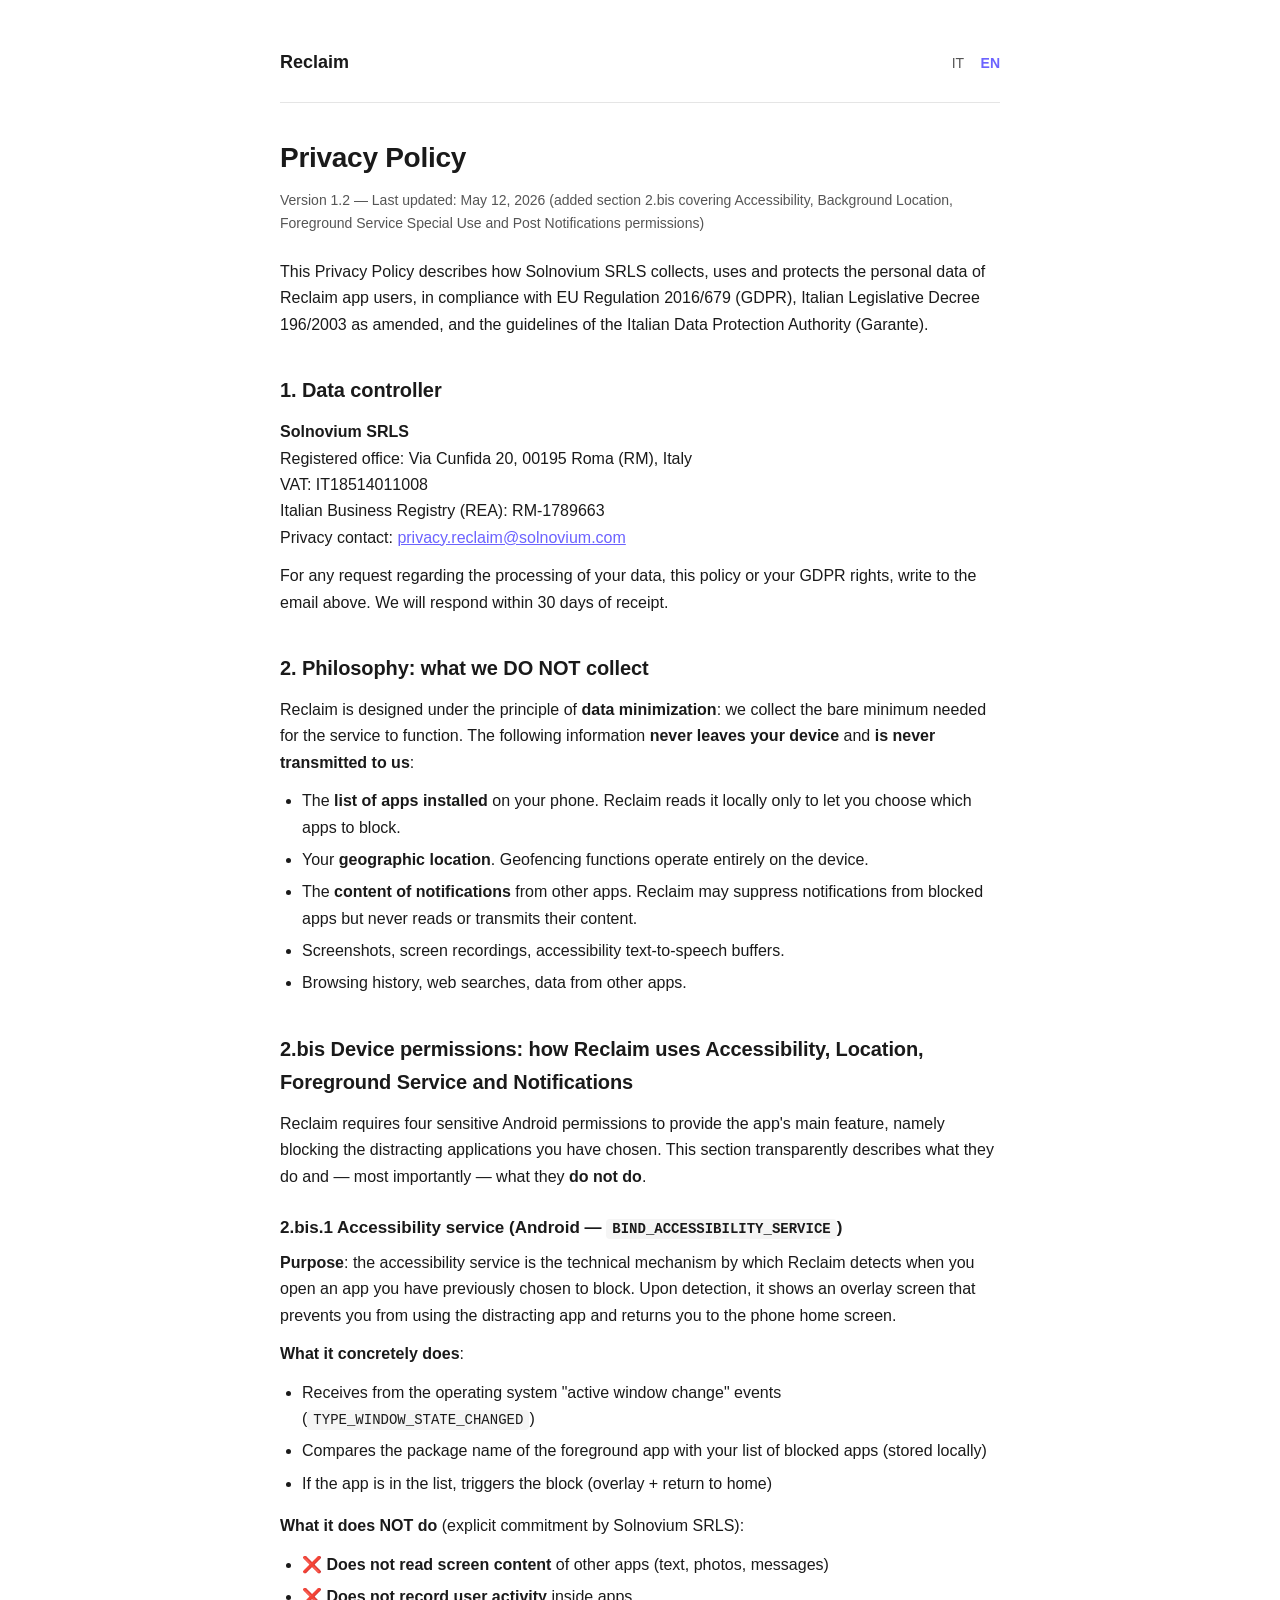
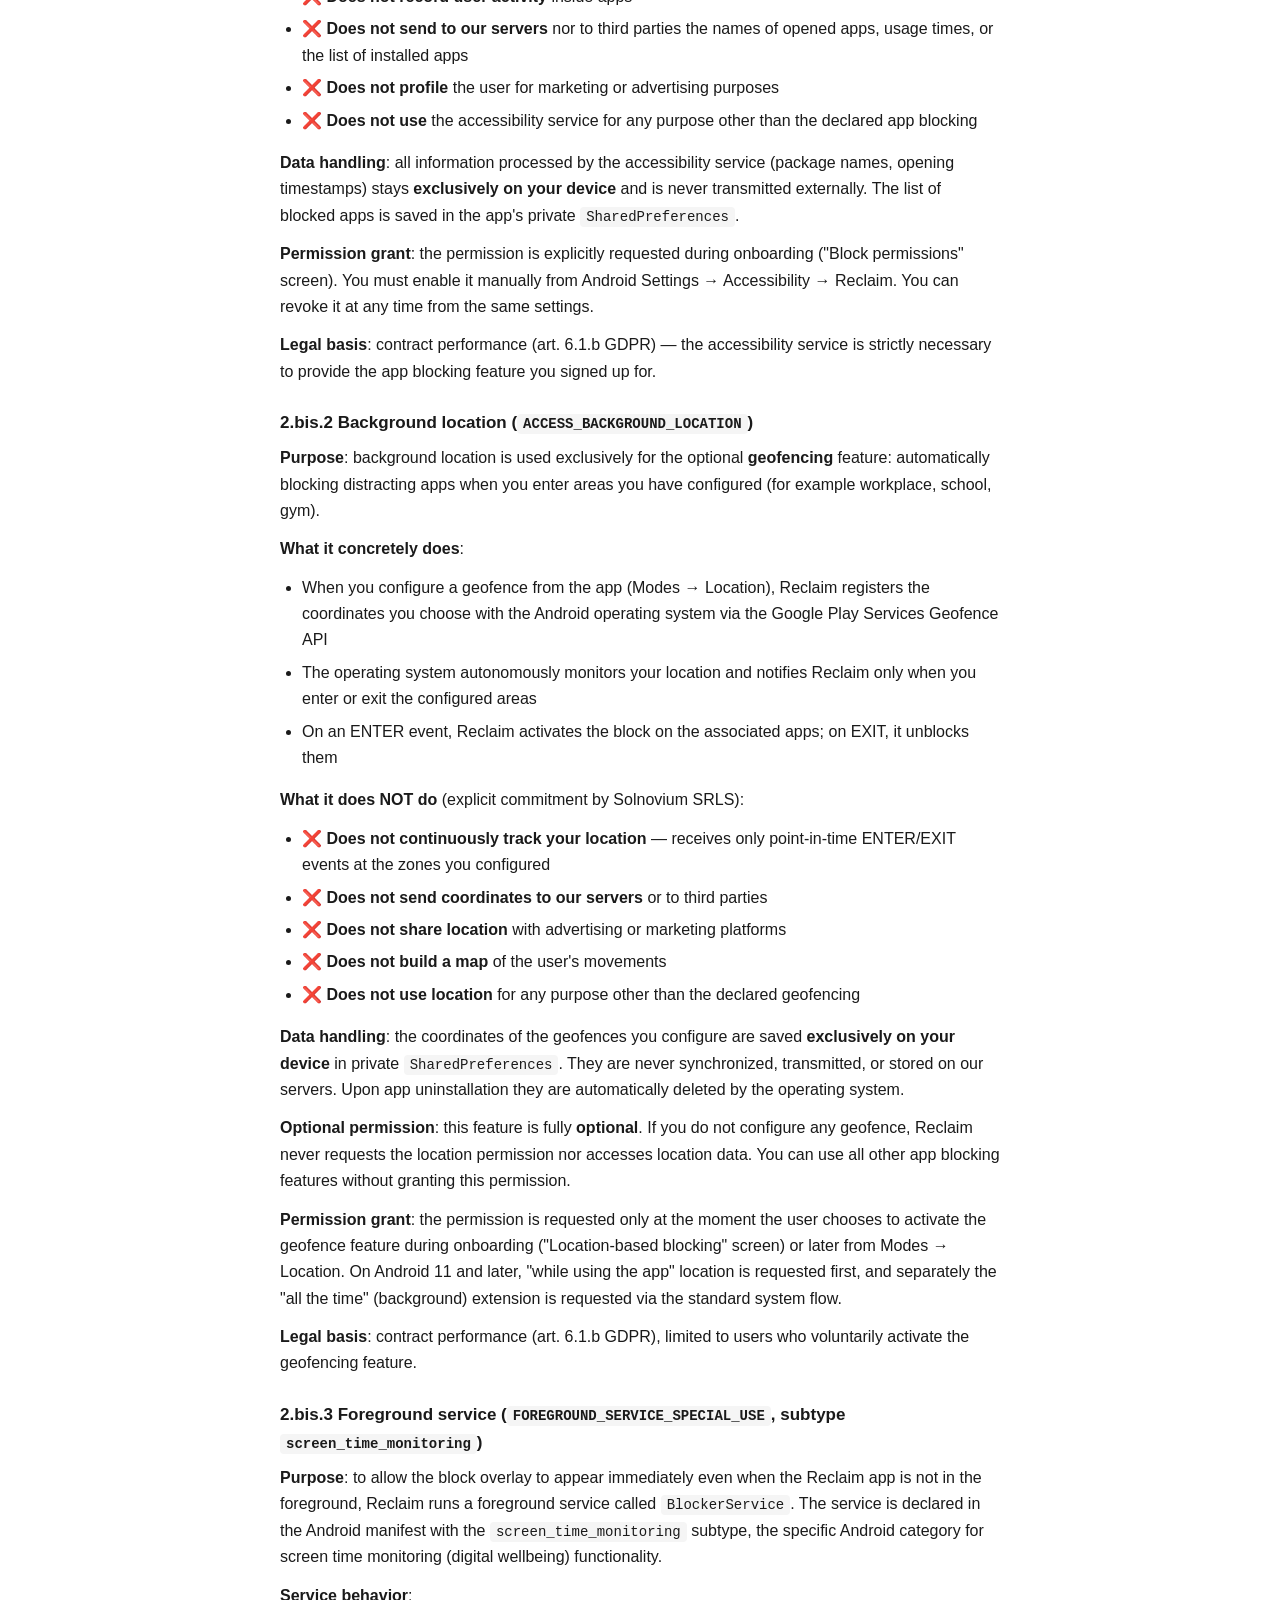
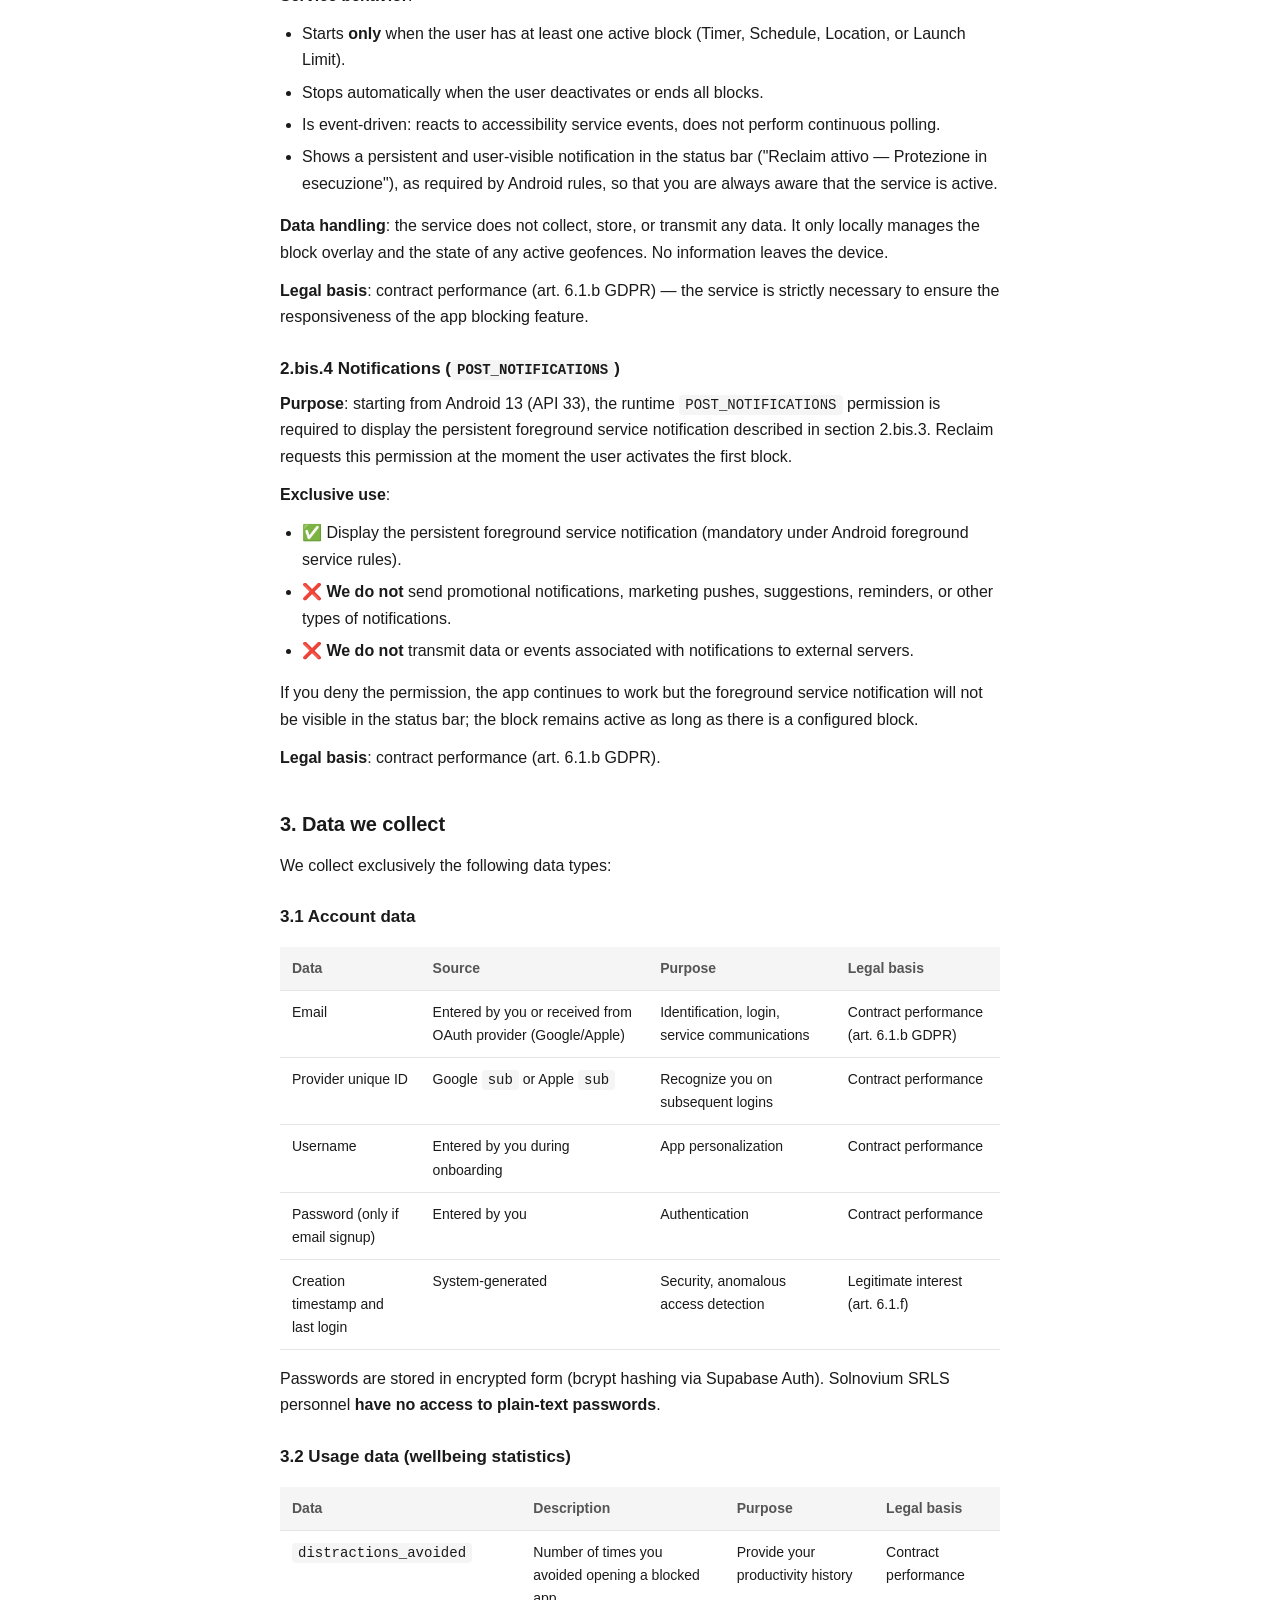
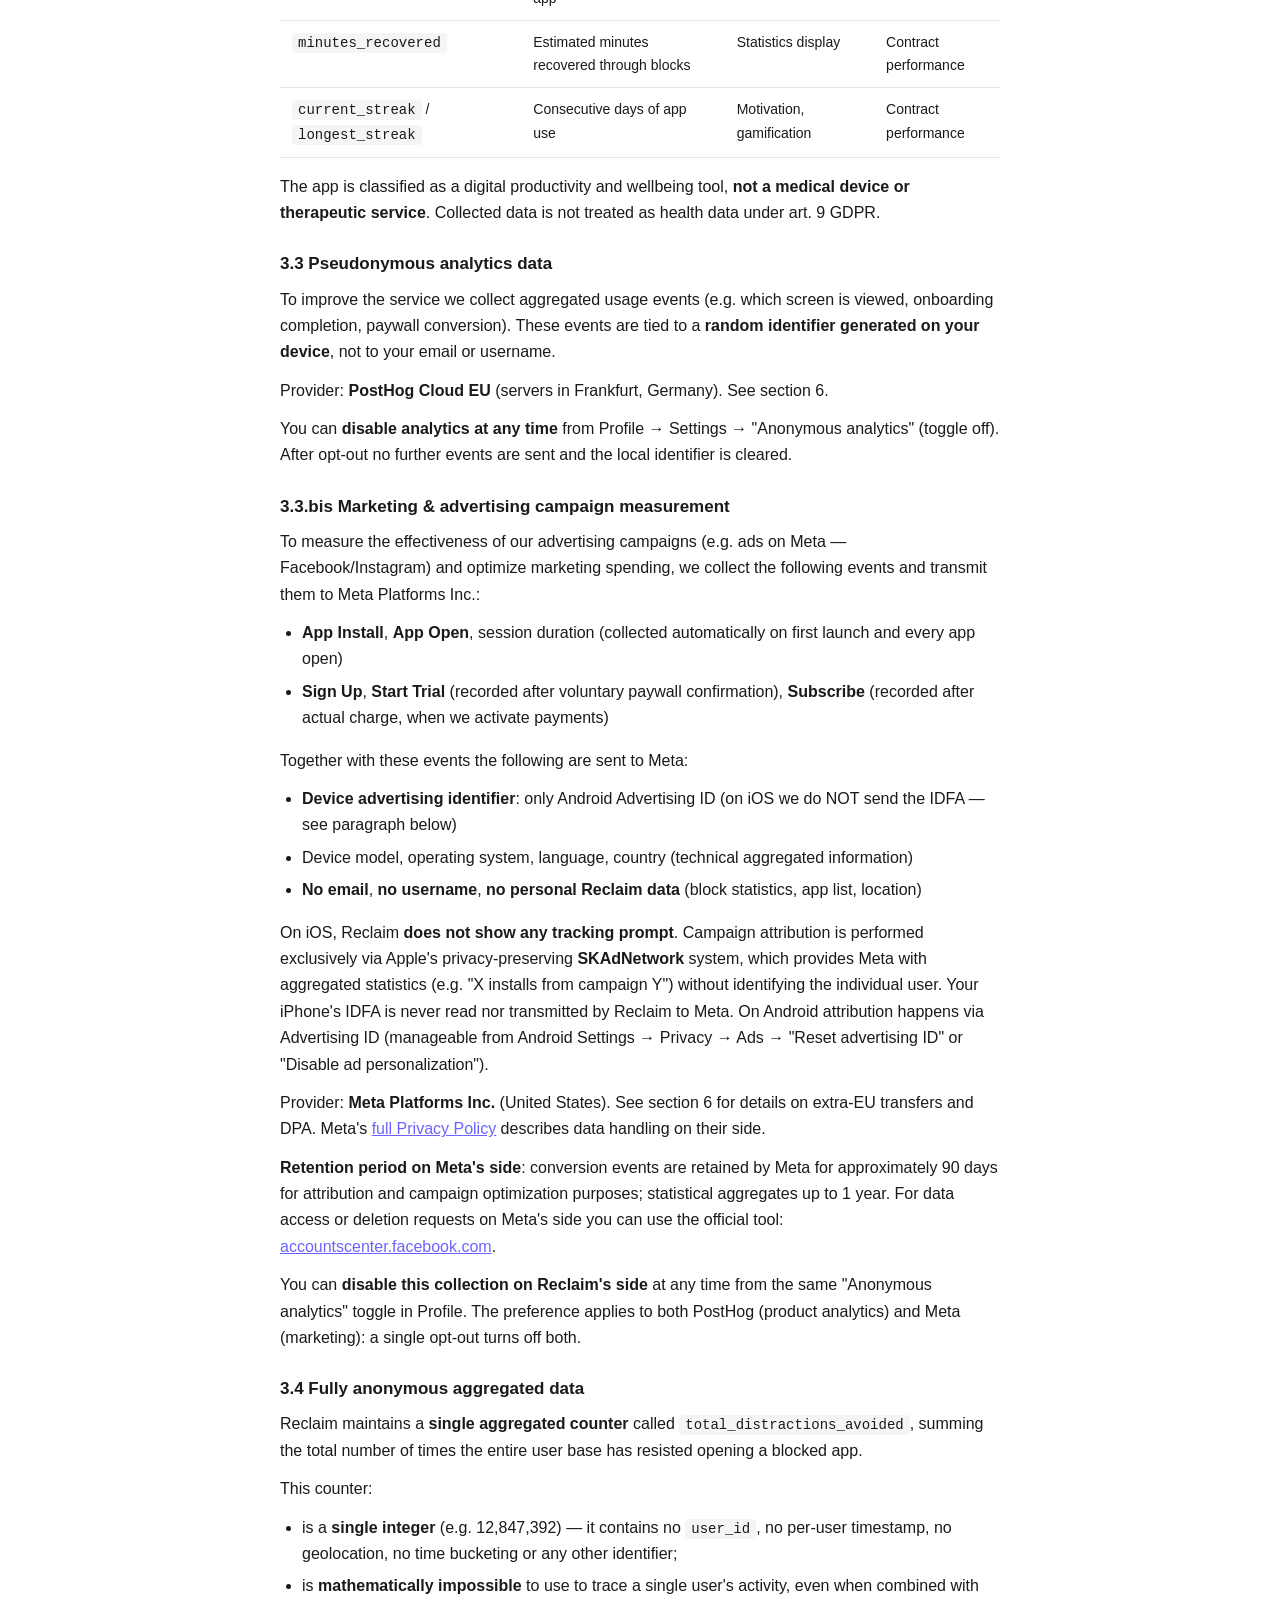
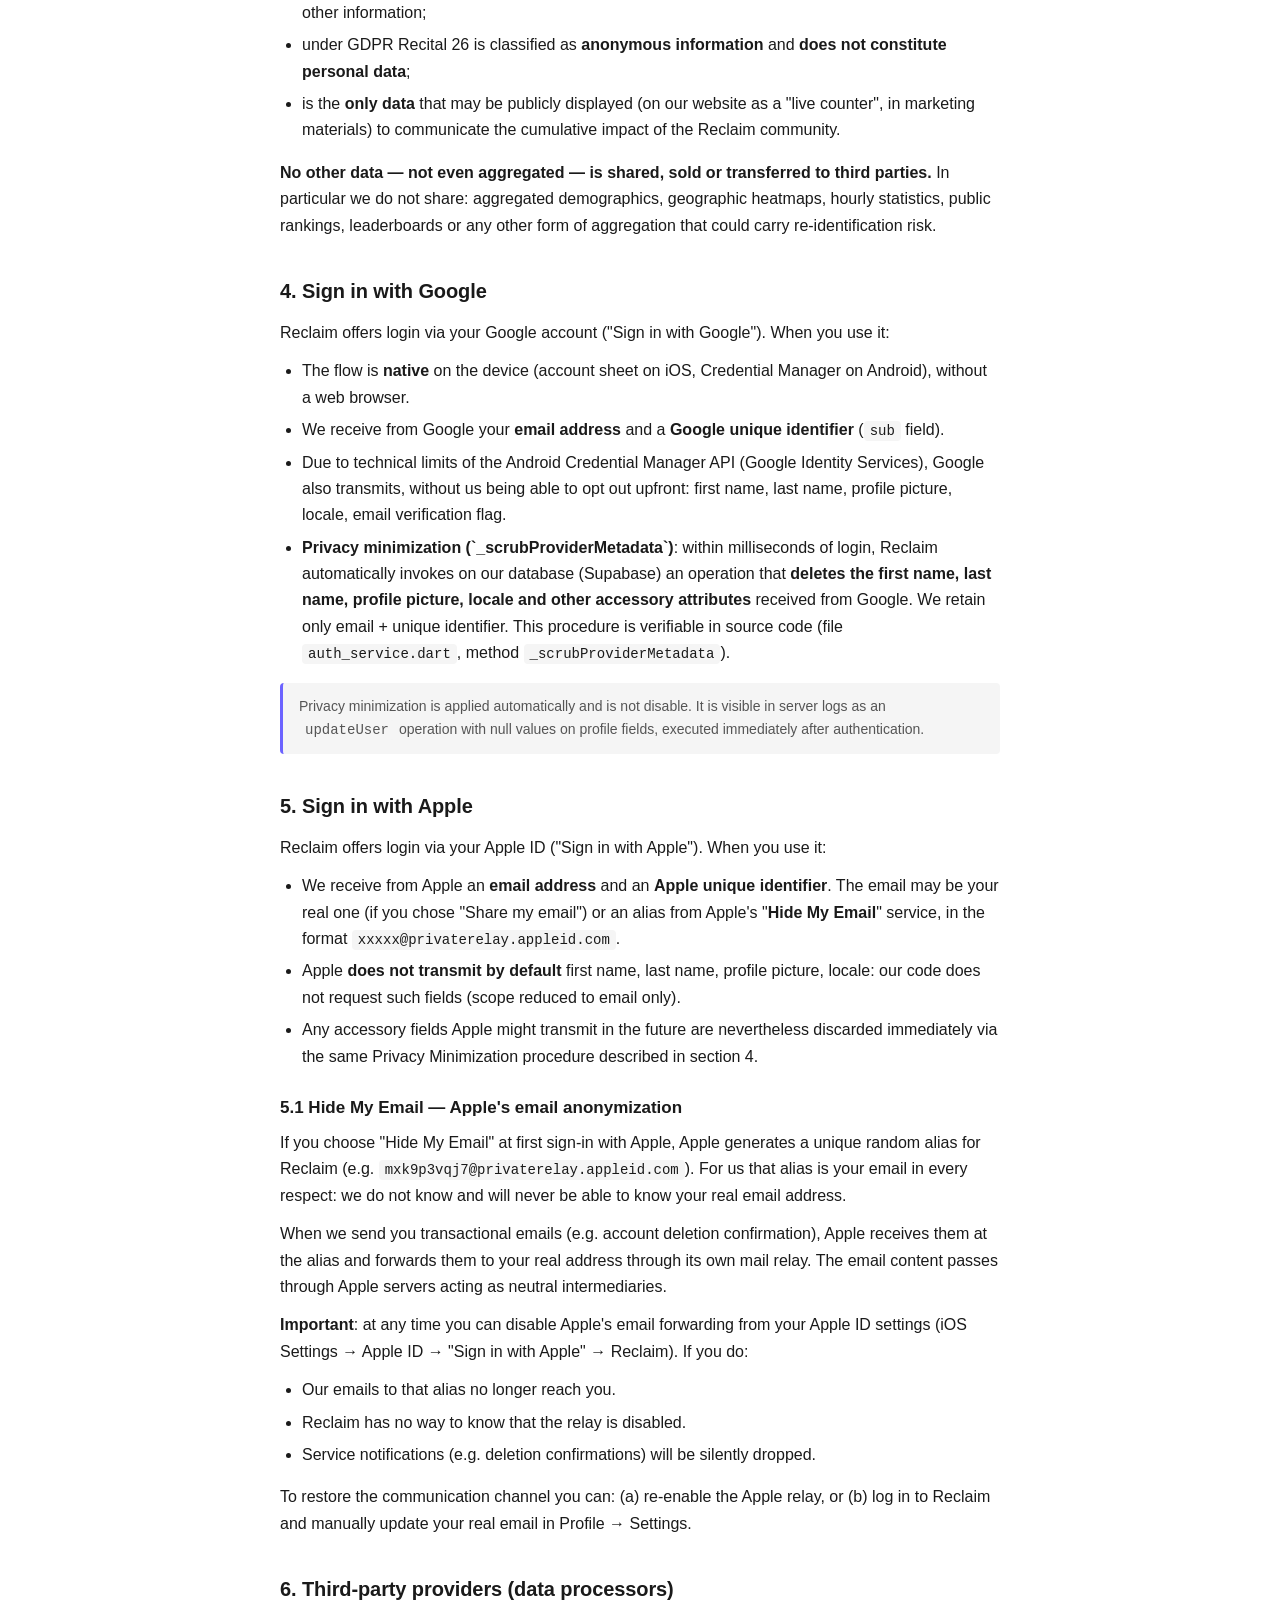
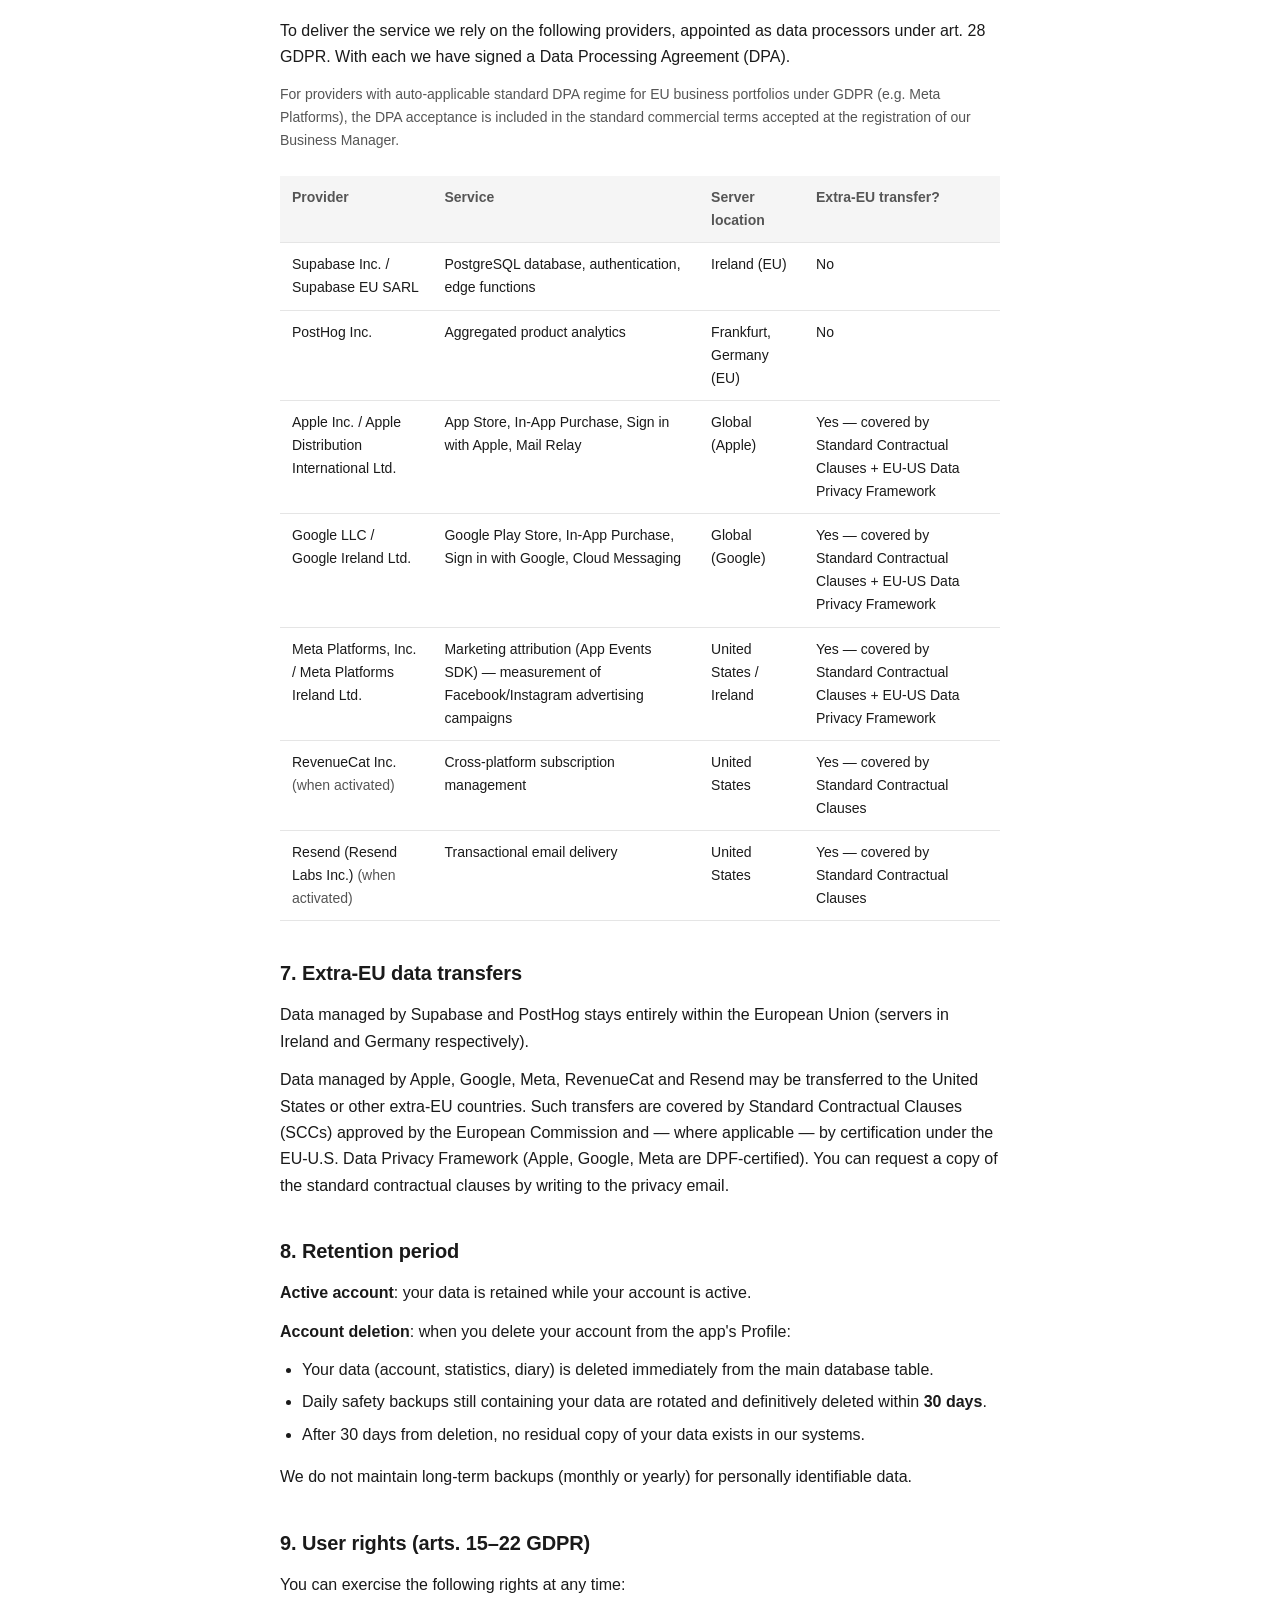
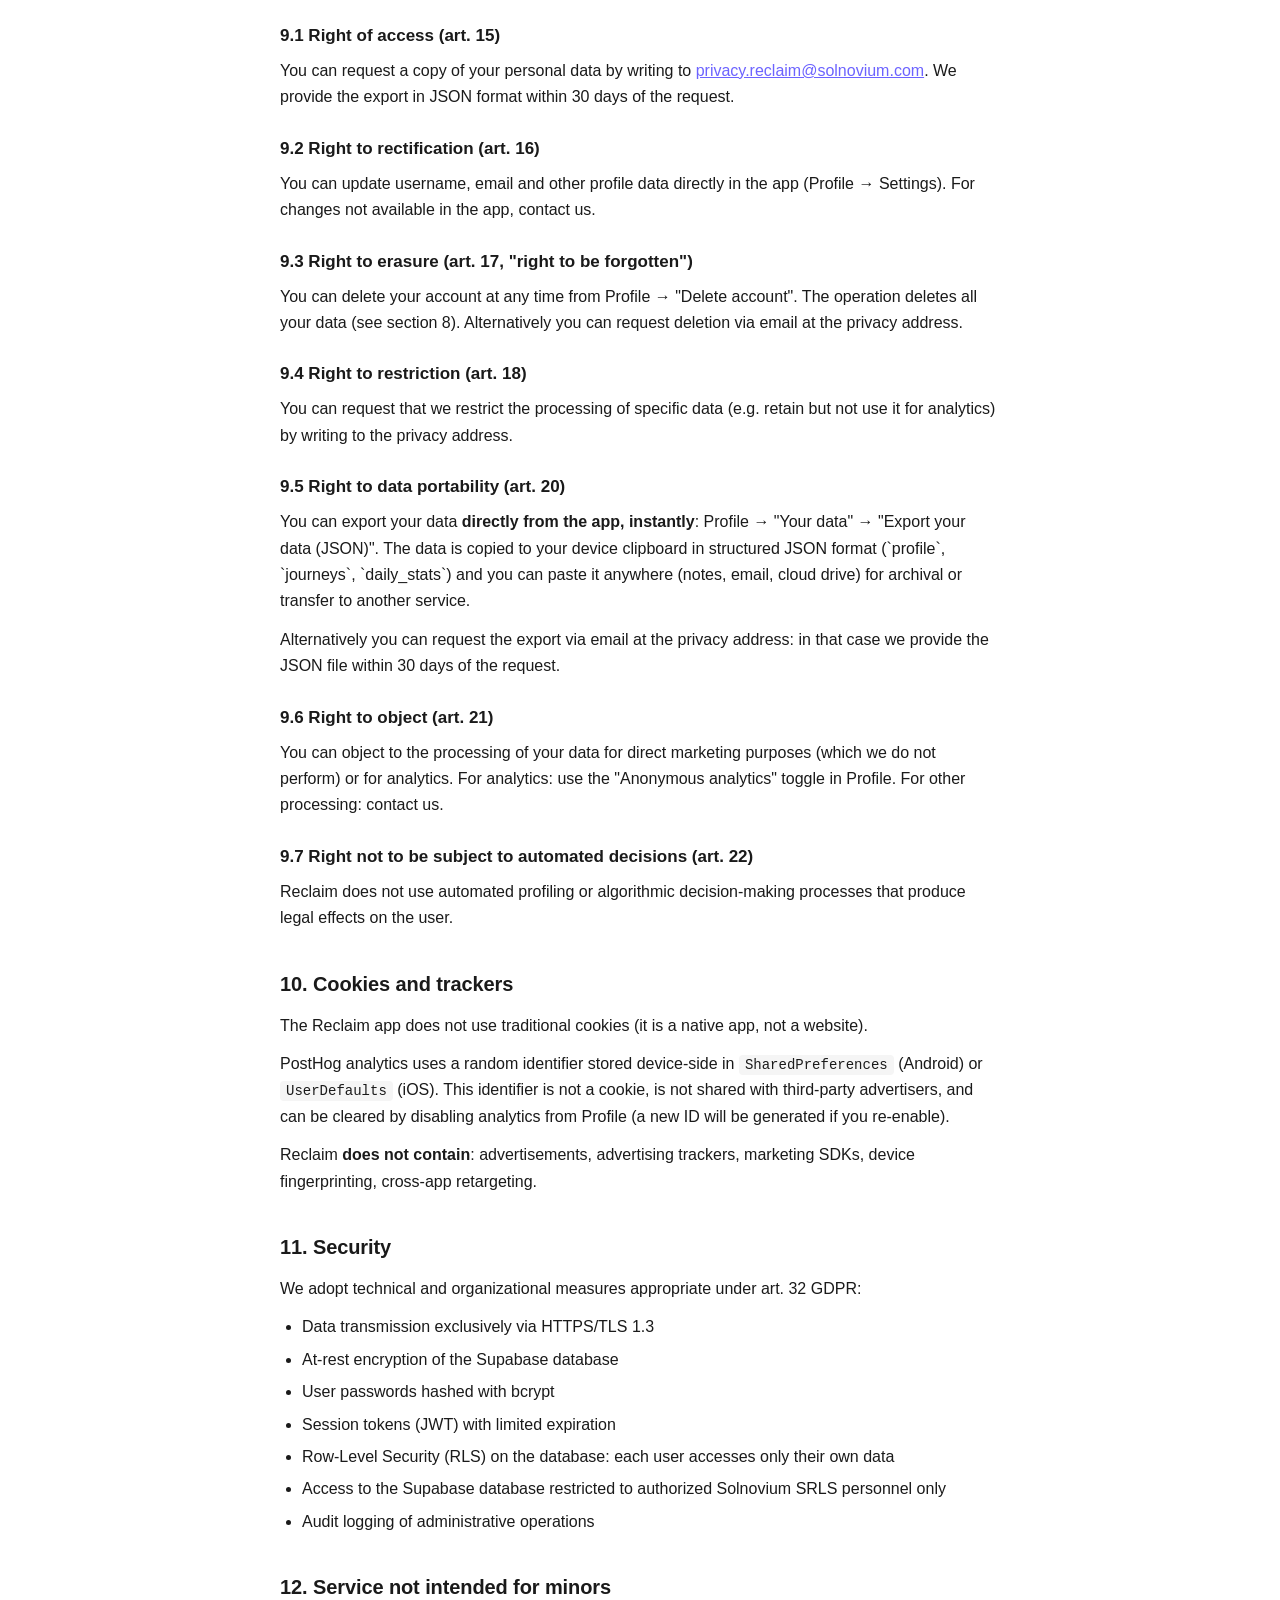
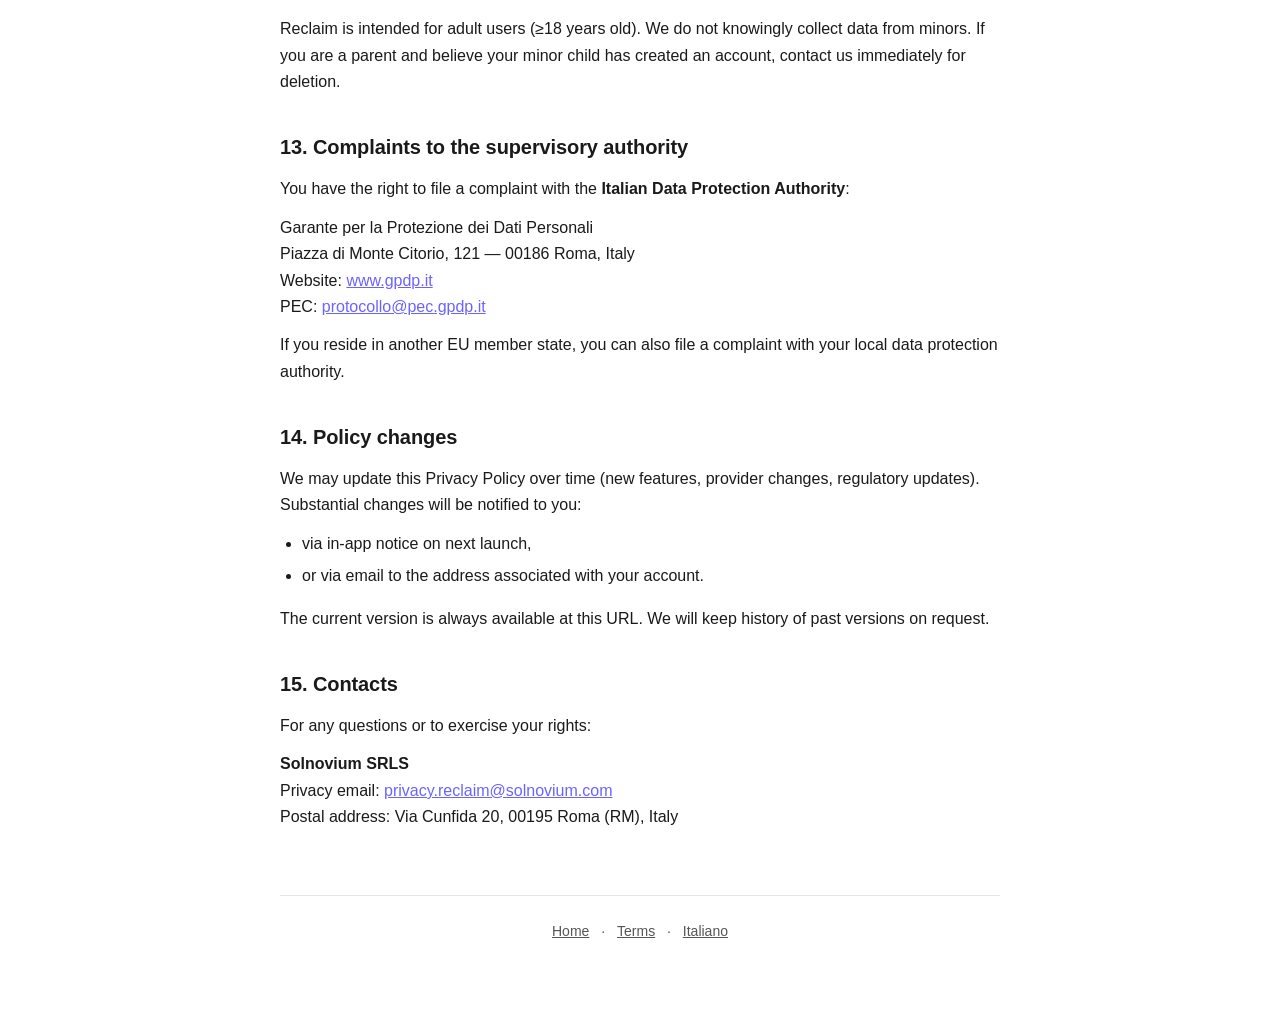
==== commit bc042ac2: "privacy: add sections 2.bis.3 (Foreground Service Special Use) and 2.bis.4 (POST_NOTIFICATIONS), bum" ====
--- a/privacy.en.html
+++ b/privacy.en.html
@@ -17,7 +17,7 @@
 </header>
 
 <h1>Privacy Policy</h1>
-<p class="meta">Last updated: April 29, 2026</p>
+<p class="meta">Version 1.2 — Last updated: May 12, 2026 (added section 2.bis covering Accessibility, Background Location, Foreground Service Special Use and Post Notifications permissions)</p>
 
 <p>This Privacy Policy describes how Solnovium SRLS collects, uses and protects the personal data of Reclaim app users, in compliance with EU Regulation 2016/679 (GDPR), Italian Legislative Decree 196/2003 as amended, and the guidelines of the Italian Data Protection Authority (Garante).</p>
 
@@ -40,6 +40,95 @@
   <li>Screenshots, screen recordings, accessibility text-to-speech buffers.</li>
   <li>Browsing history, web searches, data from other apps.</li>
 </ul>
+
+<h2>2.bis Device permissions: how Reclaim uses Accessibility, Location, Foreground Service and Notifications</h2>
+
+<p>Reclaim requires four sensitive Android permissions to provide the app's main feature, namely blocking the distracting applications you have chosen. This section transparently describes what they do and — most importantly — what they <strong>do not do</strong>.</p>
+
+<h3>2.bis.1 Accessibility service (Android — <code>BIND_ACCESSIBILITY_SERVICE</code>)</h3>
+
+<p><strong>Purpose</strong>: the accessibility service is the technical mechanism by which Reclaim detects when you open an app you have previously chosen to block. Upon detection, it shows an overlay screen that prevents you from using the distracting app and returns you to the phone home screen.</p>
+
+<p><strong>What it concretely does</strong>:</p>
+<ul>
+  <li>Receives from the operating system "active window change" events (<code>TYPE_WINDOW_STATE_CHANGED</code>)</li>
+  <li>Compares the package name of the foreground app with your list of blocked apps (stored locally)</li>
+  <li>If the app is in the list, triggers the block (overlay + return to home)</li>
+</ul>
+
+<p><strong>What it does NOT do</strong> (explicit commitment by Solnovium SRLS):</p>
+<ul>
+  <li>❌ <strong>Does not read screen content</strong> of other apps (text, photos, messages)</li>
+  <li>❌ <strong>Does not record user activity</strong> inside apps</li>
+  <li>❌ <strong>Does not send to our servers</strong> nor to third parties the names of opened apps, usage times, or the list of installed apps</li>
+  <li>❌ <strong>Does not profile</strong> the user for marketing or advertising purposes</li>
+  <li>❌ <strong>Does not use</strong> the accessibility service for any purpose other than the declared app blocking</li>
+</ul>
+
+<p><strong>Data handling</strong>: all information processed by the accessibility service (package names, opening timestamps) stays <strong>exclusively on your device</strong> and is never transmitted externally. The list of blocked apps is saved in the app's private <code>SharedPreferences</code>.</p>
+
+<p><strong>Permission grant</strong>: the permission is explicitly requested during onboarding ("Block permissions" screen). You must enable it manually from Android Settings → Accessibility → Reclaim. You can revoke it at any time from the same settings.</p>
+
+<p><strong>Legal basis</strong>: contract performance (art. 6.1.b GDPR) — the accessibility service is strictly necessary to provide the app blocking feature you signed up for.</p>
+
+<h3>2.bis.2 Background location (<code>ACCESS_BACKGROUND_LOCATION</code>)</h3>
+
+<p><strong>Purpose</strong>: background location is used exclusively for the optional <strong>geofencing</strong> feature: automatically blocking distracting apps when you enter areas you have configured (for example workplace, school, gym).</p>
+
+<p><strong>What it concretely does</strong>:</p>
+<ul>
+  <li>When you configure a geofence from the app (Modes → Location), Reclaim registers the coordinates you choose with the Android operating system via the Google Play Services Geofence API</li>
+  <li>The operating system autonomously monitors your location and notifies Reclaim only when you enter or exit the configured areas</li>
+  <li>On an ENTER event, Reclaim activates the block on the associated apps; on EXIT, it unblocks them</li>
+</ul>
+
+<p><strong>What it does NOT do</strong> (explicit commitment by Solnovium SRLS):</p>
+<ul>
+  <li>❌ <strong>Does not continuously track your location</strong> — receives only point-in-time ENTER/EXIT events at the zones you configured</li>
+  <li>❌ <strong>Does not send coordinates to our servers</strong> or to third parties</li>
+  <li>❌ <strong>Does not share location</strong> with advertising or marketing platforms</li>
+  <li>❌ <strong>Does not build a map</strong> of the user's movements</li>
+  <li>❌ <strong>Does not use location</strong> for any purpose other than the declared geofencing</li>
+</ul>
+
+<p><strong>Data handling</strong>: the coordinates of the geofences you configure are saved <strong>exclusively on your device</strong> in private <code>SharedPreferences</code>. They are never synchronized, transmitted, or stored on our servers. Upon app uninstallation they are automatically deleted by the operating system.</p>
+
+<p><strong>Optional permission</strong>: this feature is fully <strong>optional</strong>. If you do not configure any geofence, Reclaim never requests the location permission nor accesses location data. You can use all other app blocking features without granting this permission.</p>
+
+<p><strong>Permission grant</strong>: the permission is requested only at the moment the user chooses to activate the geofence feature during onboarding ("Location-based blocking" screen) or later from Modes → Location. On Android 11 and later, "while using the app" location is requested first, and separately the "all the time" (background) extension is requested via the standard system flow.</p>
+
+<p><strong>Legal basis</strong>: contract performance (art. 6.1.b GDPR), limited to users who voluntarily activate the geofencing feature.</p>
+
+<h3>2.bis.3 Foreground service (<code>FOREGROUND_SERVICE_SPECIAL_USE</code>, subtype <code>screen_time_monitoring</code>)</h3>
+
+<p><strong>Purpose</strong>: to allow the block overlay to appear immediately even when the Reclaim app is not in the foreground, Reclaim runs a foreground service called <code>BlockerService</code>. The service is declared in the Android manifest with the <code>screen_time_monitoring</code> subtype, the specific Android category for screen time monitoring (digital wellbeing) functionality.</p>
+
+<p><strong>Service behavior</strong>:</p>
+<ul>
+  <li>Starts <strong>only</strong> when the user has at least one active block (Timer, Schedule, Location, or Launch Limit).</li>
+  <li>Stops automatically when the user deactivates or ends all blocks.</li>
+  <li>Is event-driven: reacts to accessibility service events, does not perform continuous polling.</li>
+  <li>Shows a persistent and user-visible notification in the status bar ("Reclaim attivo — Protezione in esecuzione"), as required by Android rules, so that you are always aware that the service is active.</li>
+</ul>
+
+<p><strong>Data handling</strong>: the service does not collect, store, or transmit any data. It only locally manages the block overlay and the state of any active geofences. No information leaves the device.</p>
+
+<p><strong>Legal basis</strong>: contract performance (art. 6.1.b GDPR) — the service is strictly necessary to ensure the responsiveness of the app blocking feature.</p>
+
+<h3>2.bis.4 Notifications (<code>POST_NOTIFICATIONS</code>)</h3>
+
+<p><strong>Purpose</strong>: starting from Android 13 (API 33), the runtime <code>POST_NOTIFICATIONS</code> permission is required to display the persistent foreground service notification described in section 2.bis.3. Reclaim requests this permission at the moment the user activates the first block.</p>
+
+<p><strong>Exclusive use</strong>:</p>
+<ul>
+  <li>✅ Display the persistent foreground service notification (mandatory under Android foreground service rules).</li>
+  <li>❌ <strong>We do not</strong> send promotional notifications, marketing pushes, suggestions, reminders, or other types of notifications.</li>
+  <li>❌ <strong>We do not</strong> transmit data or events associated with notifications to external servers.</li>
+</ul>
+
+<p>If you deny the permission, the app continues to work but the foreground service notification will not be visible in the status bar; the block remains active as long as there is a configured block.</p>
+
+<p><strong>Legal basis</strong>: contract performance (art. 6.1.b GDPR).</p>
 
 <h2>3. Data we collect</h2>
 <p>We collect exclusively the following data types:</p>
